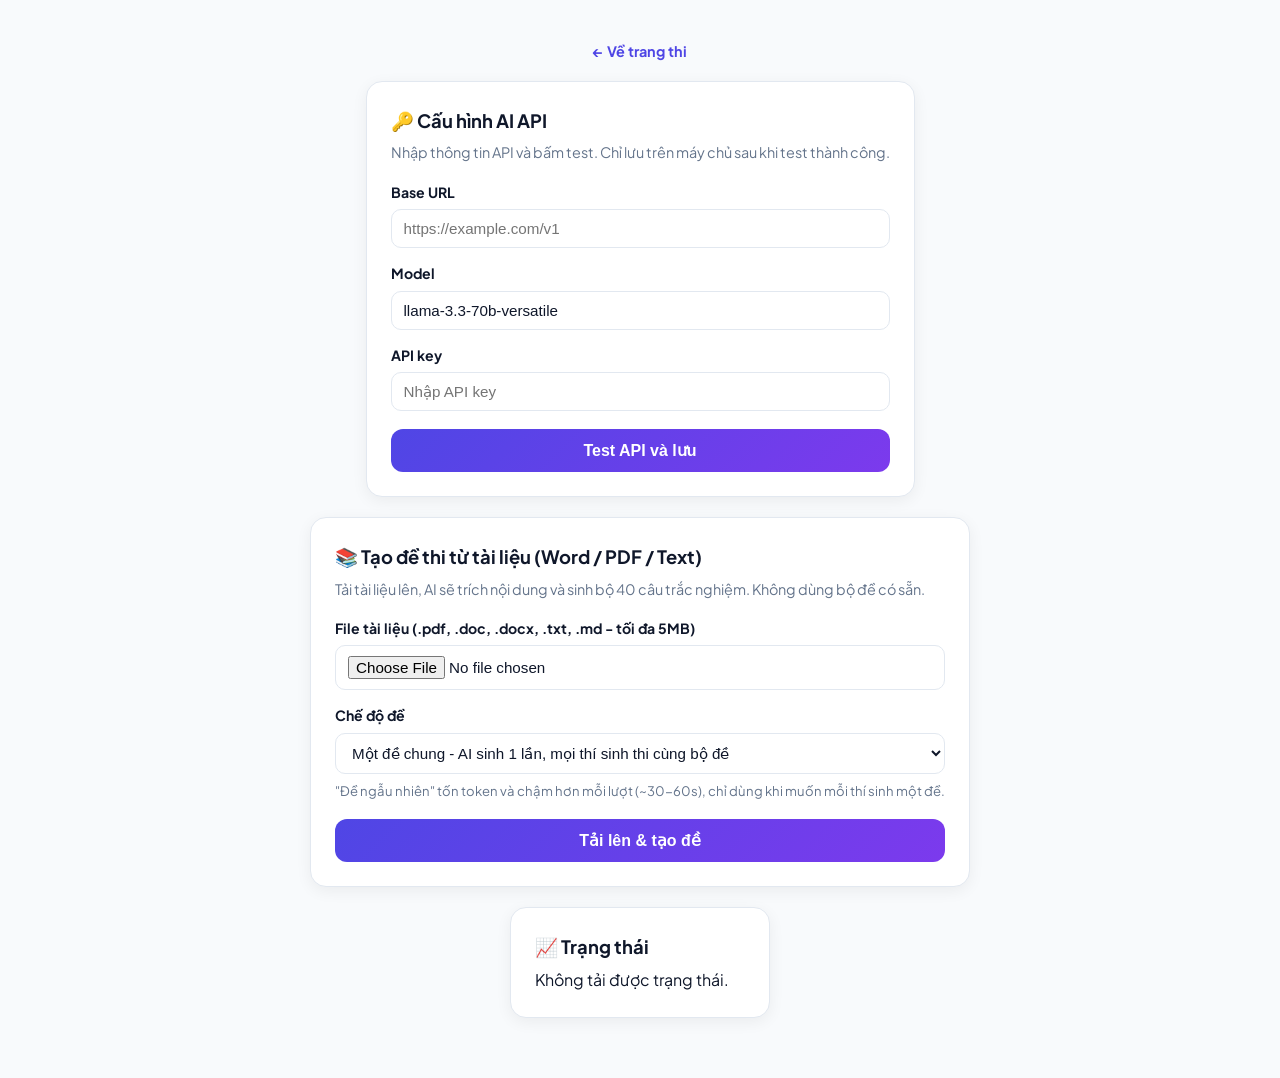
==== admin.html @ 0bd60131 "AI" ====
<!DOCTYPE html>
<html lang="vi">
<head>
    <meta charset="UTF-8">
    <meta name="viewport" content="width=device-width, initial-scale=1.0">
    <title>Quản trị - Tạo đề thi từ tài liệu (AI)</title>
    <link rel="stylesheet" href="/style.css">
    <style>
        body { max-width: 780px; margin: 40px auto; padding: 0 16px; }
        .admin-card {
            background: var(--bg-card, #fff); border: 1px solid var(--border-color, #e5e7eb);
            border-radius: 16px; padding: 24px; margin-bottom: 20px;
            box-shadow: 0 4px 16px rgba(0,0,0,.06);
        }
        .admin-card h2 { margin: 0 0 6px; font-size: 1.15rem; }
        .admin-card p.hint { color: var(--text-muted, #6b7280); font-size: .9rem; margin: 0 0 16px; }
        .admin-label { display: block; font-weight: 700; font-size: .88rem; margin: 14px 0 6px; }
        .admin-input, .admin-select {
            width: 100%; padding: 10px 12px; border: 1px solid var(--border-color, #e5e7eb);
            border-radius: 10px; font-size: .95rem; background: var(--bg-card, #fff); color: inherit;
        }
        .admin-btn {
            margin-top: 18px; width: 100%; padding: 12px; border: 0; border-radius: 12px;
            background: linear-gradient(135deg, #4f46e5, #7c3aed); color: #fff;
            font-weight: 800; font-size: 1rem; cursor: pointer;
        }
        .admin-btn:disabled { opacity: .6; cursor: not-allowed; }
        .admin-btn.secondary { background: #475569; }
        .admin-msg { margin-top: 14px; padding: 12px; border-radius: 10px; font-size: .9rem; display: none; white-space: pre-wrap; }
        .admin-msg.ok { display: block; background: #ecfdf5; color: #047857; border: 1px solid #a7f3d0; }
        .admin-msg.err { display: block; background: #fef2f2; color: #b91c1c; border: 1px solid #fecaca; }
        .status-grid { display: grid; grid-template-columns: repeat(auto-fit, minmax(210px, 1fr)); gap: 10px; }
        .status-item { background: var(--bg-card-sub, #f8fafc); border: 1px solid var(--border-color, #e5e7eb); border-radius: 10px; padding: 10px 12px; font-size: .88rem; }
        .status-item b { display: block; color: var(--text-muted, #6b7280); font-size: .78rem; text-transform: uppercase; letter-spacing: .4px; }
        .badge-ok { color: #047857; font-weight: 800; }
        .badge-warn { color: #b45309; font-weight: 800; }
        .top-links { display: flex; gap: 12px; margin-bottom: 18px; font-size: .9rem; }
        .top-links a { color: #4f46e5; text-decoration: none; font-weight: 700; }
        .mode-desc { font-size: .82rem; color: var(--text-muted, #6b7280); margin-top: 6px; }
    </style>
</head>
<body>
    <div class="top-links">
        <a href="/">&#8592; Về trang thi</a>
    </div>

    <div class="admin-card">
        <h2>&#128273; Cấu hình AI API</h2>
        <p class="hint">Nhập thông tin API và bấm test. Chỉ lưu trên máy chủ sau khi test thành công.</p>
        <form id="apiForm">
            <label class="admin-label" for="apiBaseUrl">Base URL</label>
            <input class="admin-input" id="apiBaseUrl" type="url" placeholder="https://example.com/v1" required>
            <label class="admin-label" for="apiModel">Model</label>
            <input class="admin-input" id="apiModel" value="llama-3.3-70b-versatile" required>
            <label class="admin-label" for="apiKey">API key</label>
            <input class="admin-input" id="apiKey" type="password" autocomplete="new-password" placeholder="Nhập API key" required>
            <div id="adminKeyWrap" style="display:none;">
                <label class="admin-label" for="adminKey">Admin key</label>
                <input class="admin-input" type="password" id="adminKey" autocomplete="off" placeholder="Nhập ADMIN_KEY">
            </div>
            <button class="admin-btn" type="submit" id="testApiBtn">Test API và lưu</button>
        </form>
        <div class="admin-msg" id="apiMsg"></div>
    </div>

    <div class="admin-card">
        <h2>&#128218; Tạo đề thi từ tài liệu (Word / PDF / Text)</h2>
        <p class="hint">Tải tài liệu lên, AI sẽ trích nội dung và sinh bộ 40 câu trắc nghiệm. Không dùng bộ đề có sẵn.</p>

        <form id="uploadForm">
            <label class="admin-label" for="fileInput">File tài liệu (.pdf, .doc, .docx, .txt, .md - tối đa 5MB)</label>
            <input class="admin-input" type="file" id="fileInput" name="file" accept=".pdf,.doc,.docx,.txt,.md" required>

            <label class="admin-label" for="modeSelect">Chế độ đề</label>
            <select class="admin-select" id="modeSelect" name="mode">
                <option value="shared">Một đề chung - AI sinh 1 lần, mọi thí sinh thi cùng bộ đề</option>
                <option value="random">Đề ngẫu nhiên - mỗi lượt thi AI sinh bộ 40 câu mới</option>
            </select>
            <div class="mode-desc">"Đề ngẫu nhiên" tốn token và chậm hơn mỗi lượt (~30-60s), chỉ dùng khi muốn mỗi thí sinh một đề.</div>

            <button class="admin-btn" type="submit" id="uploadBtn">Tải lên &amp; tạo đề</button>
        </form>
        <div class="admin-msg" id="uploadMsg"></div>
    </div>

    <div class="admin-card">
        <h2>&#128200; Trạng thái</h2>
        <div class="status-grid" id="statusGrid"><span class="hint">Đang tải...</span></div>
        <button class="admin-btn secondary" type="button" id="regenBtn" style="display:none;">Sinh lại bộ đề từ tài liệu này</button>
        <div class="admin-msg" id="regenMsg"></div>
    </div>

    <script>
        const uploadForm = document.getElementById('uploadForm');
        const uploadBtn = document.getElementById('uploadBtn');
        const uploadMsg = document.getElementById('uploadMsg');
        const regenBtn = document.getElementById('regenBtn');
        const regenMsg = document.getElementById('regenMsg');
        const apiForm = document.getElementById('apiForm');
        const apiMsg = document.getElementById('apiMsg');
        const testApiBtn = document.getElementById('testApiBtn');

        function showMsg(el, text, ok) {
            el.className = 'admin-msg ' + (ok ? 'ok' : 'err');
            el.textContent = text;
        }
        function esc(s) {
            return String(s == null ? '' : s).replace(/[&<>"]/g, m => ({'&':'&amp;','<':'&lt;','>':'&gt;','"':'&quot;'}[m]));
        }
        function key() { return document.getElementById('adminKey').value; }

        apiForm.addEventListener('submit', async (e) => {
            e.preventDefault();
            testApiBtn.disabled = true;
            testApiBtn.textContent = 'Đang kiểm tra...';
            apiMsg.className = 'admin-msg';
            try {
                const res = await fetch('/admin/test-api', {
                    method: 'POST', headers: {'Content-Type': 'application/json'},
                    body: JSON.stringify({base_url: document.getElementById('apiBaseUrl').value,
                        api_key: document.getElementById('apiKey').value,
                        model: document.getElementById('apiModel').value, admin_key: key()})
                });
                const data = await res.json().catch(() => ({}));
                if (!res.ok) throw new Error(data.error || ('Lỗi ' + res.status));
                showMsg(apiMsg, data.message, true);
                document.getElementById('apiKey').value = '';
                loadStatus();
            } catch (err) { showMsg(apiMsg, err.message, false); }
            finally { testApiBtn.disabled = false; testApiBtn.textContent = 'Test API và lưu'; }
        });

        async function loadStatus() {
            try {
                const res = await fetch('/admin/status');
                const s = await res.json();
                document.getElementById('adminKeyWrap').style.display = s.admin_protected ? 'block' : 'none';
                const b = s.bank;
                const cells = [
                    ['AI', s.ai_configured ? '<span class="badge-ok">Đã cấu hình</span>' : '<span class="badge-warn">Chưa cấu hình</span>'],
                    ['Model', esc(s.ai_model)],
                    ['Tài liệu', b ? esc(b.filename) : 'Chưa có'],
                    ['Chế độ', b ? esc(b.mode === 'random' ? 'Đề ngẫu nhiên/lượt' : 'Một đề chung') : '—'],
                    ['Số câu đã sinh', b ? b.questions + ' / 40' : '0 / 40'],
                    ['Ký tự tài liệu', b ? b.source_chars : 0],
                    ['Thời điểm sinh', b && b.generated_at ? esc(b.generated_at) : '—']
                ];
                document.getElementById('statusGrid').innerHTML = cells
                    .map(([k, v]) => `<div class="status-item"><b>${k}</b>${v}</div>`).join('');
                regenBtn.style.display = (b && b.mode !== 'random') ? 'block' : 'none';
            } catch (e) {
                document.getElementById('statusGrid').innerHTML = '<span class="hint">Không tải được trạng thái.</span>';
            }
        }

        uploadForm.addEventListener('submit', async (e) => {
            e.preventDefault();
            const file = document.getElementById('fileInput').files[0];
            if (!file) { showMsg(uploadMsg, 'Bạn chưa chọn file.', false); return; }
            const fd = new FormData();
            fd.append('file', file);
            fd.append('mode', document.getElementById('modeSelect').value);
            const k = key();
            if (k) fd.append('admin_key', k);
            uploadBtn.disabled = true;
            uploadBtn.textContent = 'Đang xử lý... AI đang sinh 40 câu (30-60s, đừng đóng trang)';
            uploadMsg.className = 'admin-msg';
            try {
                const res = await fetch('/admin/upload', { method: 'POST', body: fd });
                const data = await res.json().catch(() => ({}));
                if (res.ok) {
                    showMsg(uploadMsg, data.questions > 0
                        ? `Tạo đề thành công: ${data.questions} câu từ "${data.filename}". Thí sinh vào / là thi được ngay.`
                        : `Đã lưu tài liệu "${data.filename}" (chế độ đề ngẫu nhiên - mỗi lượt thi AI sẽ sinh đề mới).`, true);
                    uploadForm.reset();
                } else {
                    showMsg(uploadMsg, data.error || ('Lỗi ' + res.status), false);
                }
            } catch (err) {
                showMsg(uploadMsg, 'Lỗi kết nối: ' + err.message, false);
            } finally {
                uploadBtn.disabled = false;
                uploadBtn.textContent = 'Tải lên & tạo đề';
                loadStatus();
            }
        });

        regenBtn.addEventListener('click', async () => {
            const fd = new FormData();
            const k = key();
            if (k) fd.append('admin_key', k);
            regenBtn.disabled = true;
            regenBtn.textContent = 'Đang sinh đề... (30-60s)';
            try {
                const res = await fetch('/admin/generate', { method: 'POST', body: fd });
                const data = await res.json().catch(() => ({}));
                if (res.ok) showMsg(regenMsg, `Đã sinh lại ${data.questions} câu hỏi.`, true);
                else showMsg(regenMsg, data.error || ('Lỗi ' + res.status), false);
            } catch (err) {
                showMsg(regenMsg, 'Lỗi kết nối: ' + err.message, false);
            } finally {
                regenBtn.disabled = false;
                regenBtn.textContent = 'Sinh lại bộ đề từ tài liệu này';
                loadStatus();
            }
        });

        loadStatus();
    </script>
</body>
</html>
---- style.css ----
/* ==========================================================================
   AZOTA OLYMPIA PRO - DESIGN SYSTEM & MEGA STYLESHEET
   Neon Cyberpunk & Clean Light Mode, Flame Animations, Split View & High Tech
   ========================================================================== */

@import url('https://fonts.googleapis.com/css2?family=Plus+Jakarta+Sans:wght@400;500;600;700;800;900&family=JetBrains+Mono:wght@500;700;800&family=Playfair+Display:ital,wght@0,700;1,600&display=swap');

:root {
    --font-main: 'Plus Jakarta Sans', -apple-system, BlinkMacSystemFont, 'Segoe UI', Roboto, sans-serif;
    --font-mono: 'JetBrains Mono', 'Fira Code', monospace;
    --font-cert: 'Playfair Display', serif;

    /* Light Theme (Default) */
    --bg-base: #f8fafc;
    --bg-card: #ffffff;
    --bg-card-sub: #f1f5f9;
    --bg-sidebar: #f8fafc;
    --text-main: #0f172a;
    --text-muted: #64748b;
    --text-light: #94a3b8;
    --border-color: #e2e8f0;
    --border-highlight: #cbd5e1;

    /* Radiant Palettes */
    --primary: #4f46e5;
    --primary-light: #6366f1;
    --primary-glow: rgba(99, 102, 241, 0.4);
    --primary-50: #eef2ff;

    --success: #10b981;
    --success-light: #34d399;
    --success-glow: rgba(16, 185, 129, 0.4);
    --success-50: #ecfdf5;

    --warning: #f59e0b;
    --warning-glow: rgba(245, 158, 11, 0.4);
    --warning-50: #fffbeb;

    --danger: #ef4444;
    --danger-glow: rgba(239, 68, 68, 0.4);
    --danger-50: #fef2f2;

    --flame-start: #ff4500;
    --flame-mid: #ff8c00;
    --flame-end: #ffd700;

    /* Gradients */
    --grad-primary: linear-gradient(135deg, #4f46e5 0%, #6366f1 50%, #818cf8 100%);
    --grad-flame: linear-gradient(135deg, #ff4500 0%, #ff8c00 50%, #ffd700 100%);
    --grad-success: linear-gradient(135deg, #10b981 0%, #059669 100%);
    --grad-cyber: linear-gradient(135deg, #06b6d4 0%, #3b82f6 50%, #8b5cf6 100%);
    --grad-gold: linear-gradient(135deg, #f59e0b 0%, #fbbf24 50%, #d97706 100%);
    --grad-silver: linear-gradient(135deg, #94a3b8 0%, #cbd5e1 50%, #64748b 100%);
    --grad-bronze: linear-gradient(135deg, #b45309 0%, #d97706 50%, #78350f 100%);

    /* Shadows */
    --shadow-sm: 0 2px 4px rgba(15, 23, 42, 0.05);
    --shadow-md: 0 4px 12px rgba(15, 23, 42, 0.08);
    --shadow-lg: 0 12px 28px -5px rgba(15, 23, 42, 0.1);
    --shadow-xl: 0 24px 48px -10px rgba(15, 23, 42, 0.15);
    --shadow-neon: 0 0 20px rgba(99, 102, 241, 0.35);

    /* Radius */
    --radius-sm: 10px;
    --radius-md: 16px;
    --radius-lg: 24px;
    --radius-xl: 32px;
    --radius-full: 9999px;

    --transition: all 0.25s cubic-bezier(0.4, 0, 0.2, 1);
}

/* ==========================================================================
   CYBER DARK / NEON THEME
   ========================================================================== */
[data-theme="dark"] {
    --bg-base: #090d16;
    --bg-card: #111827;
    --bg-card-sub: #1e293b;
    --bg-sidebar: #0f172a;
    --text-main: #f8fafc;
    --text-muted: #94a3b8;
    --text-light: #64748b;
    --border-color: #1e293b;
    --border-highlight: #334155;

    --primary: #6366f1;
    --primary-light: #818cf8;
    --primary-glow: rgba(129, 140, 248, 0.5);
    --primary-50: rgba(99, 102, 241, 0.15);

    --success: #10b981;
    --success-50: rgba(16, 185, 129, 0.15);
    --warning-50: rgba(245, 158, 11, 0.15);
    --danger-50: rgba(239, 68, 68, 0.15);

    --shadow-sm: 0 2px 8px rgba(0, 0, 0, 0.4);
    --shadow-md: 0 4px 16px rgba(0, 0, 0, 0.5);
    --shadow-lg: 0 12px 32px rgba(0, 0, 0, 0.6);
    --shadow-xl: 0 24px 60px rgba(0, 0, 0, 0.8);
    --shadow-neon: 0 0 25px rgba(99, 102, 241, 0.6);
}

/* ==========================================================================
   RESET & GLOBAL BACKGROUND
   ========================================================================== */
* {
    margin: 0;
    padding: 0;
    box-sizing: border-box;
    -webkit-font-smoothing: antialiased;
}

body {
    font-family: var(--font-main);
    background-color: var(--bg-base);
    color: var(--text-main);
    min-height: 100vh;
    display: flex;
    flex-direction: column;
    align-items: center;
    padding: 20px 16px 50px;
    line-height: 1.6;
    overflow-x: hidden;
    position: relative;
    transition: background-color 0.4s ease, color 0.4s ease;
}

/* Background Particle Canvas */
#particleCanvas {
    position: fixed;
    top: 0;
    left: 0;
    width: 100vw;
    height: 100vh;
    pointer-events: none;
    z-index: 0;
    opacity: 0.65;
}

.main-container {
    max-width: 1360px;
    width: 100%;
    margin: 0 auto;
    position: relative;
    z-index: 1;
}

/* ==========================================================================
   TOPBAR NAVIGATION (HIGH-TECH GLASS)
   ========================================================================== */
.top-navbar {
    display: flex;
    justify-content: space-between;
    align-items: center;
    background: rgba(255, 255, 255, 0.85);
    backdrop-filter: blur(16px);
    -webkit-backdrop-filter: blur(16px);
    border: 1px solid var(--border-color);
    border-radius: var(--radius-xl);
    padding: 12px 24px;
    margin-bottom: 24px;
    box-shadow: var(--shadow-md);
    flex-wrap: wrap;
    gap: 12px;
    transition: var(--transition);
}

[data-theme="dark"] .top-navbar {
    background: rgba(17, 24, 39, 0.85);
    border-color: rgba(99, 102, 241, 0.25);
    box-shadow: 0 4px 20px rgba(0, 0, 0, 0.5), 0 0 15px rgba(99, 102, 241, 0.15);
}

.brand-badge {
    display: flex;
    align-items: center;
    gap: 14px;
    text-decoration: none;
    color: var(--text-main);
}

.brand-icon {
    width: 48px;
    height: 48px;
    background: var(--grad-flame);
    border-radius: 16px;
    display: flex;
    align-items: center;
    justify-content: center;
    color: white;
    font-size: 1.4rem;
    box-shadow: 0 0 16px rgba(255, 69, 0, 0.4);
    animation: flamePulse 2s infinite ease-in-out;
}

@keyframes flamePulse {
    0%, 100% { transform: scale(1); box-shadow: 0 0 16px rgba(255, 69, 0, 0.4); }
    50% { transform: scale(1.05); box-shadow: 0 0 24px rgba(255, 140, 0, 0.7); }
}

.brand-text h1 {
    font-size: 1.25rem;
    font-weight: 900;
    letter-spacing: -0.02em;
    display: flex;
    align-items: center;
    gap: 8px;
}

.brand-text .olympia-tag {
    font-size: 0.7rem;
    background: var(--grad-flame);
    color: white;
    padding: 3px 10px;
    border-radius: var(--radius-full);
    font-weight: 800;
    letter-spacing: 0.05em;
    text-transform: uppercase;
    box-shadow: 0 2px 8px rgba(255, 69, 0, 0.3);
}

.brand-text p {
    font-size: 0.8rem;
    color: var(--text-muted);
    font-weight: 600;
}

.nav-actions {
    display: flex;
    align-items: center;
    gap: 10px;
}

/* Streak Pill */
.streak-badge {
    display: none;
    align-items: center;
    gap: 6px;
    background: var(--grad-flame);
    color: white;
    padding: 6px 14px;
    border-radius: var(--radius-full);
    font-size: 0.85rem;
    font-weight: 800;
    box-shadow: 0 0 15px rgba(255, 69, 0, 0.5);
    animation: bounceFlame 1s infinite alternate;
}

@keyframes bounceFlame {
    from { transform: scale(0.96); }
    to { transform: scale(1.04); }
}

.icon-btn {
    width: 40px;
    height: 40px;
    border-radius: 12px;
    border: 1px solid var(--border-color);
    background: var(--bg-card);
    color: var(--text-muted);
    display: flex;
    align-items: center;
    justify-content: center;
    cursor: pointer;
    transition: var(--transition);
    font-size: 1rem;
}

.icon-btn:hover {
    background: var(--bg-card-sub);
    color: var(--text-main);
    border-color: var(--primary-light);
    transform: translateY(-2px);
    box-shadow: var(--shadow-sm);
}

[data-theme="dark"] .icon-btn:hover {
    box-shadow: 0 0 12px var(--primary-glow);
}

/* ==========================================================================
   CARDS & CONTAINERS
   ========================================================================== */
.card {
    background: var(--bg-card);
    border-radius: var(--radius-xl);
    box-shadow: var(--shadow-lg);
    border: 1px solid var(--border-color);
    padding: 32px;
    margin-bottom: 28px;
    position: relative;
    transition: var(--transition);
}

[data-theme="dark"] .card {
    border-color: rgba(255, 255, 255, 0.08);
}

/* ==========================================================================
   LOGIN / HERO CARD
   ========================================================================== */
.login-hero {
    max-width: 680px;
    margin: 24px auto 40px;
    text-align: center;
    padding: 48px 40px;
    background: var(--bg-card);
    border-radius: 36px;
    box-shadow: var(--shadow-xl);
    border: 1px solid var(--border-color);
    position: relative;
    overflow: hidden;
}

.login-hero::before {
    content: '';
    position: absolute;
    top: 0;
    left: 0;
    right: 0;
    height: 6px;
    background: var(--grad-flame);
}

.hero-badge {
    display: inline-flex;
    align-items: center;
    gap: 8px;
    background: var(--primary-50);
    color: var(--primary);
    padding: 6px 18px;
    border-radius: var(--radius-full);
    font-size: 0.85rem;
    font-weight: 800;
    margin-bottom: 18px;
    border: 1px solid var(--border-highlight);
    text-transform: uppercase;
    letter-spacing: 0.05em;
}

.hero-title {
    font-size: 2rem;
    font-weight: 900;
    color: var(--text-main);
    letter-spacing: -0.02em;
    margin-bottom: 10px;
    line-height: 1.25;
}

.hero-subtitle {
    font-size: 0.95rem;
    color: var(--text-muted);
    margin-bottom: 28px;
}

.feature-badges-grid {
    display: grid;
    grid-template-columns: repeat(4, 1fr);
    gap: 12px;
    margin-bottom: 32px;
}

.feature-pill {
    background: var(--bg-card-sub);
    border: 1px solid var(--border-color);
    border-radius: var(--radius-md);
    padding: 14px 8px;
    display: flex;
    flex-direction: column;
    align-items: center;
    gap: 6px;
    transition: var(--transition);
}

.feature-pill:hover {
    border-color: var(--primary);
    transform: translateY(-3px);
    box-shadow: var(--shadow-sm);
}

[data-theme="dark"] .feature-pill:hover {
    box-shadow: 0 0 15px var(--primary-glow);
}

.feature-pill i {
    font-size: 1.3rem;
    color: var(--primary);
}

.feature-pill span {
    font-size: 0.78rem;
    font-weight: 800;
    color: var(--text-main);
}

/* Input Fields */
.input-group {
    position: relative;
    margin-bottom: 20px;
    text-align: left;
}

.input-label {
    display: block;
    font-size: 0.85rem;
    font-weight: 800;
    color: var(--text-main);
    margin-bottom: 8px;
}

.input-wrapper {
    position: relative;
    display: flex;
    align-items: center;
}

.input-icon {
    position: absolute;
    left: 20px;
    color: var(--text-light);
    font-size: 1.1rem;
    pointer-events: none;
    transition: var(--transition);
}

input[type="text"] {
    width: 100%;
    padding: 16px 20px 16px 52px;
    border: 1.5px solid var(--border-color);
    border-radius: var(--radius-full);
    font-size: 1.05rem;
    font-family: var(--font-main);
    color: var(--text-main);
    background: var(--bg-card-sub);
    transition: var(--transition);
    outline: none;
}

input[type="text"]:focus {
    background: var(--bg-card);
    border-color: var(--primary);
    box-shadow: 0 0 0 4px var(--primary-glow);
}

/* Button Primary Fire */
.btn-primary-fire {
    background: var(--grad-flame);
    color: white;
    border: none;
    padding: 18px 32px;
    border-radius: var(--radius-full);
    font-weight: 900;
    font-size: 1.1rem;
    cursor: pointer;
    width: 100%;
    transition: var(--transition);
    display: inline-flex;
    align-items: center;
    justify-content: center;
    gap: 12px;
    box-shadow: 0 6px 20px rgba(255, 69, 0, 0.4);
    position: relative;
    overflow: hidden;
    letter-spacing: 0.02em;
}

.btn-primary-fire:hover {
    transform: translateY(-2px) scale(1.01);
    box-shadow: 0 10px 30px rgba(255, 69, 0, 0.6);
}

.btn-primary-fire:active {
    transform: translateY(0);
}

.btn-primary-fire::after {
    content: '';
    position: absolute;
    top: -50%;
    left: -60%;
    width: 40%;
    height: 200%;
    background: rgba(255, 255, 255, 0.25);
    transform: rotate(30deg);
    transition: 0.6s;
}

.btn-primary-fire:hover::after {
    left: 120%;
}

.exam-notice-box {
    margin-top: 24px;
    padding: 16px 20px;
    background: var(--bg-card-sub);
    border: 1px solid var(--border-color);
    border-radius: var(--radius-md);
    text-align: left;
    font-size: 0.84rem;
    color: var(--text-muted);
}

.exam-notice-box strong {
    color: var(--text-main);
    display: block;
    margin-bottom: 4px;
}

/* ==========================================================================
   ACTIVE EXAM WORKSPACE
   ========================================================================== */
.exam-container {
    background: var(--bg-card);
    border-radius: var(--radius-xl);
    box-shadow: var(--shadow-xl);
    border: 1px solid var(--border-color);
    overflow: hidden;
    margin-bottom: 30px;
    display: none;
    animation: fadeIn 0.3s ease;
}

@keyframes fadeIn {
    from { opacity: 0; transform: translateY(10px); }
    to { opacity: 1; transform: translateY(0); }
}

/* Exam Header */
.exam-header {
    background: linear-gradient(135deg, #090d16 0%, #1e1b4b 100%);
    color: white;
    padding: 18px 30px;
    display: flex;
    justify-content: space-between;
    align-items: center;
    flex-wrap: wrap;
    gap: 16px;
    border-bottom: 1px solid rgba(255, 255, 255, 0.1);
}

.exam-title-block {
    display: flex;
    align-items: center;
    gap: 14px;
}

.exam-badge-icon {
    width: 44px;
    height: 44px;
    background: rgba(99, 102, 241, 0.25);
    border: 1px solid rgba(99, 102, 241, 0.5);
    border-radius: 14px;
    display: flex;
    align-items: center;
    justify-content: center;
    color: var(--primary-light);
    font-size: 1.3rem;
}

.exam-header h2 {
    font-weight: 800;
    font-size: 1.25rem;
    letter-spacing: -0.01em;
}

.exam-header .exam-sub {
    font-size: 0.82rem;
    color: #94a3b8;
}

.header-user-actions {
    display: flex;
    align-items: center;
    gap: 10px;
    flex-wrap: wrap;
}

/* Tool buttons in header */
.btn-header-tool {
    background: rgba(255, 255, 255, 0.08);
    border: 1px solid rgba(255, 255, 255, 0.15);
    color: #e2e8f0;
    padding: 8px 14px;
    border-radius: var(--radius-full);
    font-size: 0.82rem;
    font-weight: 700;
    cursor: pointer;
    transition: var(--transition);
    display: inline-flex;
    align-items: center;
    gap: 6px;
}

.btn-header-tool:hover {
    background: rgba(255, 255, 255, 0.2);
    color: white;
    transform: translateY(-1px);
}

.btn-header-tool.active {
    background: var(--warning);
    border-color: var(--warning);
    color: #0f172a;
    box-shadow: 0 0 15px rgba(245, 158, 11, 0.5);
}

.student-info-pill {
    background: rgba(255, 255, 255, 0.08);
    border: 1px solid rgba(255, 255, 255, 0.15);
    padding: 6px 14px;
    border-radius: var(--radius-full);
    font-size: 0.9rem;
    font-weight: 700;
    display: flex;
    align-items: center;
    gap: 8px;
    color: #f1f5f9;
}

.student-avatar {
    width: 28px;
    height: 28px;
    background: var(--grad-flame);
    border-radius: 50%;
    display: flex;
    align-items: center;
    justify-content: center;
    font-size: 0.78rem;
    font-weight: 900;
    color: white;
}

/* Exam Layout */
.exam-layout {
    display: flex;
    min-height: 620px;
    transition: var(--transition);
}

/* ==========================================================================
   SPLIT-SCREEN MODE (FOR READING PASSAGES)
   ========================================================================== */
.exam-layout.split-view-active .question-area {
    display: grid;
    grid-template-columns: 1.15fr 1fr;
    gap: 28px;
    align-items: start;
}

.exam-layout.split-view-active .split-left-pane {
    position: sticky;
    top: 20px;
    max-height: 80vh;
    overflow-y: auto;
    padding-right: 12px;
}

/* ==========================================================================
   QUESTION AREA (LEFT / CENTER)
   ========================================================================== */
.question-area {
    flex: 2.6;
    background: var(--bg-card);
    padding: 36px 40px;
    border-right: 1px solid var(--border-color);
    display: flex;
    flex-direction: column;
    justify-content: space-between;
}

.question-top-bar {
    display: flex;
    justify-content: space-between;
    align-items: center;
    margin-bottom: 24px;
    padding-bottom: 16px;
    border-bottom: 1px solid var(--border-color);
}

.q-badge {
    display: inline-flex;
    align-items: center;
    gap: 8px;
    background: var(--primary-50);
    color: var(--primary);
    padding: 6px 18px;
    border-radius: var(--radius-full);
    font-weight: 900;
    font-size: 1rem;
    border: 1px solid var(--border-highlight);
}

.q-status-tag {
    font-size: 0.82rem;
    font-weight: 700;
    padding: 5px 14px;
    border-radius: var(--radius-full);
    display: inline-flex;
    align-items: center;
    gap: 6px;
}

.q-status-tag.unanswered {
    background: var(--bg-card-sub);
    color: var(--text-muted);
}

.q-status-tag.answered {
    background: var(--success-50);
    color: var(--success);
}

.q-status-tag.flagged {
    background: var(--warning-50);
    color: var(--warning);
}

/* Question Passage & Image */
.question-image-box {
    margin-bottom: 24px;
    background: var(--bg-card-sub);
    border: 1px solid var(--border-color);
    border-radius: var(--radius-lg);
    padding: 16px;
    position: relative;
    text-align: center;
}

.image-toolbar {
    display: flex;
    justify-content: space-between;
    align-items: center;
    margin-bottom: 12px;
    font-size: 0.82rem;
    color: var(--text-muted);
    font-weight: 700;
}

.btn-zoom-image {
    background: var(--bg-card);
    border: 1px solid var(--border-color);
    color: var(--primary);
    padding: 5px 14px;
    border-radius: var(--radius-full);
    font-size: 0.78rem;
    font-weight: 800;
    cursor: pointer;
    transition: var(--transition);
    display: inline-flex;
    align-items: center;
    gap: 5px;
}

.btn-zoom-image:hover {
    background: var(--primary-50);
    border-color: var(--primary);
}

.question-image {
    max-width: 100%;
    max-height: 460px;
    width: auto;
    height: auto;
    object-fit: contain;
    border-radius: 12px;
    cursor: zoom-in;
    box-shadow: var(--shadow-sm);
    transition: var(--transition);
}

.question-image:hover {
    transform: scale(1.01);
}

/* Question Text with Highlighter Support */
.q-text {
    font-size: 1.25rem;
    font-weight: 700;
    margin-bottom: 28px;
    color: var(--text-main);
    line-height: 1.65;
    letter-spacing: -0.01em;
    user-select: text;
}

.highlighted-text {
    background-color: #fef08a;
    color: #854d0e;
    padding: 2px 4px;
    border-radius: 4px;
    cursor: pointer;
}

[data-theme="dark"] .highlighted-text {
    background-color: #854d0e;
    color: #fef08a;
}

/* Options List */
.options-list {
    display: flex;
    flex-direction: column;
    gap: 14px;
    margin: 24px 0 32px;
}

.option-item {
    background: var(--bg-card);
    border: 1.5px solid var(--border-color);
    border-radius: var(--radius-lg);
    padding: 16px 20px;
    display: flex;
    align-items: center;
    gap: 16px;
    cursor: pointer;
    transition: var(--transition);
    position: relative;
    user-select: none;
}

.option-item:hover {
    border-color: var(--primary-light);
    background: var(--bg-card-sub);
    transform: translateY(-2px);
    box-shadow: var(--shadow-sm);
}

[data-theme="dark"] .option-item:hover {
    box-shadow: 0 0 15px var(--primary-glow);
}

.option-letter-badge {
    width: 38px;
    height: 38px;
    border-radius: 14px;
    background: var(--bg-card-sub);
    border: 1px solid var(--border-color);
    color: var(--text-main);
    font-weight: 900;
    font-size: 1rem;
    display: flex;
    align-items: center;
    justify-content: center;
    flex-shrink: 0;
    transition: var(--transition);
}

.option-text {
    font-size: 1.05rem;
    font-weight: 600;
    color: var(--text-main);
    flex: 1;
}

.option-radio {
    display: none;
}

.option-check-icon {
    width: 24px;
    height: 24px;
    border-radius: 50%;
    border: 2px solid var(--border-color);
    display: flex;
    align-items: center;
    justify-content: center;
    font-size: 0.8rem;
    color: transparent;
    transition: var(--transition);
    flex-shrink: 0;
}

/* Strike-through button */
.btn-strike-option {
    opacity: 0;
    background: transparent;
    border: none;
    color: var(--text-light);
    cursor: pointer;
    font-size: 0.9rem;
    padding: 4px;
    transition: var(--transition);
}

.option-item:hover .btn-strike-option {
    opacity: 1;
}

.btn-strike-option:hover {
    color: var(--danger);
    transform: scale(1.15);
}

/* Strikethrough eliminated state */
.option-item.eliminated {
    opacity: 0.45;
    background: var(--bg-card-sub);
    text-decoration: line-through;
    border-style: dashed;
}

.option-item.eliminated .option-text {
    text-decoration: line-through;
}

/* Selected State */
.option-item.selected {
    background: var(--primary-50);
    border-color: var(--primary);
    box-shadow: 0 4px 16px var(--primary-glow);
}

.option-item.selected .option-letter-badge {
    background: var(--primary);
    border-color: var(--primary);
    color: white;
    box-shadow: 0 2px 10px var(--primary-glow);
}

.option-item.selected .option-text {
    color: var(--primary);
    font-weight: 800;
}

.option-item.selected .option-check-icon {
    background: var(--primary);
    border-color: var(--primary);
    color: white;
}

/* Review Mode Options */
.option-item.review-correct {
    background: var(--success-50) !important;
    border-color: var(--success) !important;
}

.option-item.review-correct .option-letter-badge {
    background: var(--success) !important;
    border-color: var(--success) !important;
    color: white !important;
}

.option-item.review-wrong {
    background: var(--danger-50) !important;
    border-color: var(--danger) !important;
}

.option-item.review-wrong .option-letter-badge {
    background: var(--danger) !important;
    border-color: var(--danger) !important;
    color: white !important;
}

/* Navigation Toolbar */
.nav-buttons-bar {
    display: flex;
    justify-content: space-between;
    align-items: center;
    gap: 12px;
    padding-top: 24px;
    border-top: 1px solid var(--border-color);
    flex-wrap: wrap;
}

.nav-group-left,
.nav-group-right {
    display: flex;
    gap: 10px;
}

.btn-nav {
    background: var(--bg-card);
    border: 1.5px solid var(--border-color);
    padding: 12px 24px;
    border-radius: var(--radius-full);
    font-weight: 800;
    font-size: 0.95rem;
    color: var(--text-main);
    cursor: pointer;
    transition: var(--transition);
    display: inline-flex;
    align-items: center;
    gap: 8px;
}

.btn-nav:hover {
    background: var(--bg-card-sub);
    border-color: var(--primary);
    transform: translateY(-2px);
}

.btn-nav.primary {
    background: var(--grad-flame);
    border-color: transparent;
    color: white;
    box-shadow: 0 4px 14px rgba(255, 69, 0, 0.35);
}

.btn-nav.primary:hover {
    box-shadow: 0 6px 20px rgba(255, 69, 0, 0.55);
    transform: translateY(-2px);
}

.btn-nav.text-only {
    border-color: transparent;
    background: transparent;
    color: var(--text-muted);
}

.btn-nav.text-only:hover {
    color: var(--danger);
    background: var(--danger-50);
}

/* ==========================================================================
   SIDEBAR (TIMER, PALETTE, SUBMIT)
   ========================================================================== */
.sidebar {
    flex: 1.25;
    background: var(--bg-sidebar);
    padding: 32px 24px;
    display: flex;
    flex-direction: column;
    justify-content: space-between;
    gap: 24px;
    min-width: 300px;
}

/* Timer Widget */
.timer-card {
    background: var(--bg-card);
    border-radius: var(--radius-lg);
    padding: 22px;
    text-align: center;
    box-shadow: var(--shadow-sm);
    border: 1.5px solid var(--border-color);
    position: relative;
    overflow: hidden;
    transition: var(--transition);
}

.timer-card.warning {
    border-color: var(--warning);
    background: var(--warning-50);
}

.timer-card.urgent {
    border-color: var(--danger);
    background: var(--danger-50);
    animation: heartbeatFire 1.2s infinite ease-in-out;
}

@keyframes heartbeatFire {
    0%, 100% { transform: scale(1); box-shadow: 0 0 15px rgba(239, 68, 68, 0.4); }
    50% { transform: scale(1.03); box-shadow: 0 0 30px rgba(239, 68, 68, 0.8); }
}

.timer-header {
    display: flex;
    align-items: center;
    justify-content: center;
    gap: 6px;
    font-size: 0.8rem;
    text-transform: uppercase;
    color: var(--text-muted);
    font-weight: 800;
    letter-spacing: 0.05em;
    margin-bottom: 6px;
}

.timer-value {
    font-size: 2.8rem;
    font-weight: 900;
    font-family: var(--font-mono);
    color: var(--text-main);
    letter-spacing: 0.04em;
    line-height: 1.1;
}

.timer-card.warning .timer-value {
    color: var(--warning);
}

.timer-card.urgent .timer-value {
    color: var(--danger);
}

.timer-progress-bg {
    width: 100%;
    height: 7px;
    background: var(--bg-card-sub);
    border-radius: var(--radius-full);
    margin-top: 14px;
    overflow: hidden;
}

.timer-progress-fill {
    height: 100%;
    background: var(--grad-flame);
    border-radius: var(--radius-full);
    transition: width 1s linear;
}

/* Palette Section */
.palette-section {
    flex: 1;
}

.palette-header-row {
    display: flex;
    justify-content: space-between;
    align-items: center;
    margin-bottom: 14px;
}

.palette-title {
    font-weight: 900;
    font-size: 1.05rem;
    color: var(--text-main);
    display: flex;
    align-items: center;
    gap: 8px;
}

.palette-count {
    font-size: 0.82rem;
    font-weight: 800;
    color: var(--primary);
    background: var(--primary-50);
    padding: 4px 12px;
    border-radius: var(--radius-full);
}

/* Filter Chips */
.palette-filters {
    display: flex;
    gap: 6px;
    margin-bottom: 14px;
    overflow-x: auto;
    padding-bottom: 4px;
}

.filter-chip {
    padding: 6px 12px;
    border-radius: var(--radius-full);
    font-size: 0.76rem;
    font-weight: 800;
    border: 1px solid var(--border-color);
    background: var(--bg-card);
    color: var(--text-muted);
    cursor: pointer;
    transition: var(--transition);
    white-space: nowrap;
}

.filter-chip:hover,
.filter-chip.active {
    background: var(--primary);
    color: white;
    border-color: var(--primary);
    box-shadow: 0 2px 8px var(--primary-glow);
}

/* Question Grid */
.question-grid {
    display: grid;
    grid-template-columns: repeat(5, 1fr);
    gap: 8px;
    max-height: 330px;
    overflow-y: auto;
    padding: 4px;
}

.question-grid::-webkit-scrollbar {
    width: 6px;
}

.question-grid::-webkit-scrollbar-thumb {
    background: var(--border-highlight);
    border-radius: var(--radius-full);
}

.q-num-btn {
    background: var(--bg-card);
    border: 1.5px solid var(--border-color);
    border-radius: 12px;
    padding: 10px 0;
    text-align: center;
    font-weight: 800;
    font-size: 0.92rem;
    cursor: pointer;
    transition: var(--transition);
    position: relative;
    user-select: none;
    color: var(--text-main);
}

.q-num-btn:hover {
    background: var(--primary-50);
    border-color: var(--primary);
    transform: translateY(-2px);
    box-shadow: var(--shadow-sm);
}

.q-num-btn.answered {
    background: var(--success);
    border-color: var(--success);
    color: white;
    box-shadow: 0 2px 8px var(--success-glow);
}

.q-num-btn.current {
    background: var(--primary);
    border-color: var(--primary);
    color: white;
    box-shadow: 0 0 0 3px var(--primary-glow);
    font-weight: 900;
    transform: scale(1.05);
}

.q-num-btn.flagged::after {
    content: '🚩';
    position: absolute;
    top: -5px;
    right: -4px;
    font-size: 0.65rem;
}

.q-num-btn.rev-correct {
    background: var(--success) !important;
    border-color: var(--success) !important;
    color: white !important;
}

.q-num-btn.rev-wrong {
    background: var(--danger) !important;
    border-color: var(--danger) !important;
    color: white !important;
}

/* Palette Legend */
.palette-legend {
    display: flex;
    flex-wrap: wrap;
    gap: 10px;
    margin-top: 16px;
    padding-top: 14px;
    border-top: 1px solid var(--border-color);
    font-size: 0.76rem;
    color: var(--text-muted);
}

.legend-item {
    display: flex;
    align-items: center;
    gap: 5px;
    font-weight: 700;
}

.legend-dot {
    width: 10px;
    height: 10px;
    border-radius: 4px;
}

/* Submit Exam Button Fire */
.submit-bottom {
    margin-top: auto;
}

.btn-submit-exam {
    background: var(--grad-flame);
    color: white;
    border: none;
    padding: 18px;
    border-radius: var(--radius-full);
    font-weight: 900;
    font-size: 1.05rem;
    cursor: pointer;
    width: 100%;
    transition: var(--transition);
    display: flex;
    align-items: center;
    justify-content: center;
    gap: 10px;
    box-shadow: 0 6px 20px rgba(255, 69, 0, 0.45);
    letter-spacing: 0.03em;
}

.btn-submit-exam:hover {
    transform: translateY(-2px);
    box-shadow: 0 10px 30px rgba(255, 69, 0, 0.65);
}

/* ==========================================================================
   LEADERBOARD (OLYMPIA PODIUM & NEON TABLE)
   ========================================================================== */
.leaderboard-card {
    background: var(--bg-card);
    border-radius: var(--radius-xl);
    box-shadow: var(--shadow-lg);
    border: 1px solid var(--border-color);
    padding: 36px 32px;
}

.leaderboard-header {
    display: flex;
    justify-content: space-between;
    align-items: center;
    margin-bottom: 24px;
    flex-wrap: wrap;
    gap: 12px;
}

.leaderboard-title {
    font-size: 1.4rem;
    font-weight: 900;
    color: var(--text-main);
    display: flex;
    align-items: center;
    gap: 10px;
}

/* Podium 3D Display */
.podium-container {
    display: flex;
    justify-content: center;
    align-items: flex-end;
    gap: 18px;
    margin: 32px 0 38px;
    padding: 0 10px;
}

.podium-item {
    display: flex;
    flex-direction: column;
    align-items: center;
    flex: 1;
    max-width: 210px;
    text-align: center;
    position: relative;
    transition: var(--transition);
}

.podium-item:hover {
    transform: translateY(-5px);
}

.podium-avatar-wrap {
    position: relative;
    margin-bottom: 12px;
}

.podium-crown {
    position: absolute;
    top: -20px;
    left: 50%;
    transform: translateX(-50%);
    font-size: 1.6rem;
    filter: drop-shadow(0 2px 8px rgba(245, 158, 11, 0.6));
    animation: crownFloat 2s infinite ease-in-out;
}

@keyframes crownFloat {
    0%, 100% { transform: translateX(-50%) translateY(0); }
    50% { transform: translateX(-50%) translateY(-4px); }
}

.podium-avatar {
    width: 68px;
    height: 68px;
    border-radius: 50%;
    display: flex;
    align-items: center;
    justify-content: center;
    font-size: 1.3rem;
    font-weight: 900;
    color: white;
    box-shadow: var(--shadow-md);
    border: 3px solid white;
}

.podium-item.first .podium-avatar {
    background: var(--grad-gold);
    width: 82px;
    height: 82px;
    box-shadow: 0 0 25px rgba(245, 158, 11, 0.7);
}

.podium-item.second .podium-avatar {
    background: var(--grad-silver);
}

.podium-item.third .podium-avatar {
    background: var(--grad-bronze);
}

.podium-name {
    font-weight: 800;
    font-size: 1rem;
    color: var(--text-main);
    max-width: 150px;
    overflow: hidden;
    text-overflow: ellipsis;
    white-space: nowrap;
    margin-bottom: 4px;
}

.podium-score {
    font-size: 0.88rem;
    font-weight: 900;
    color: var(--primary);
    margin-bottom: 8px;
}

.podium-pedestal {
    width: 100%;
    border-radius: 20px 20px 0 0;
    display: flex;
    align-items: center;
    justify-content: center;
    color: white;
    font-weight: 900;
    font-size: 1.6rem;
    box-shadow: var(--shadow-md);
}

.podium-item.first .podium-pedestal {
    height: 115px;
    background: var(--grad-gold);
}

.podium-item.second .podium-pedestal {
    height: 85px;
    background: var(--grad-silver);
}

.podium-item.third .podium-pedestal {
    height: 65px;
    background: var(--grad-bronze);
}

/* Table Responsive */
.table-responsive {
    overflow-x: auto;
    border-radius: var(--radius-md);
    border: 1px solid var(--border-color);
}

.leaderboard-table,
.history-table {
    width: 100%;
    border-collapse: collapse;
    background: var(--bg-card);
    font-size: 0.95rem;
}

.leaderboard-table th,
.history-table th {
    background: var(--bg-card-sub);
    padding: 16px 20px;
    font-weight: 800;
    color: var(--text-muted);
    text-align: left;
    border-bottom: 1.5px solid var(--border-color);
    font-size: 0.85rem;
    text-transform: uppercase;
    letter-spacing: 0.04em;
}

.leaderboard-table td,
.history-table td {
    padding: 16px 20px;
    border-bottom: 1px solid var(--border-color);
    color: var(--text-main);
    font-weight: 600;
}

.leaderboard-table tr:hover,
.history-table tr:hover {
    background: var(--bg-card-sub);
}

.rank-badge {
    display: inline-flex;
    align-items: center;
    justify-content: center;
    width: 32px;
    height: 32px;
    border-radius: 50%;
    font-weight: 900;
    font-size: 0.9rem;
}

.rank-badge.rank-1 { background: #fef3c7; color: #b45309; }
.rank-badge.rank-2 { background: #e2e8f0; color: #475569; }
.rank-badge.rank-3 { background: #ffedd5; color: #c2410c; }

.btn-refresh {
    background: var(--bg-card);
    border: 1.5px solid var(--border-color);
    color: var(--text-main);
    padding: 8px 20px;
    border-radius: var(--radius-full);
    font-size: 0.85rem;
    font-weight: 800;
    cursor: pointer;
    transition: var(--transition);
    display: inline-flex;
    align-items: center;
    gap: 6px;
}

.btn-refresh:hover {
    background: var(--bg-card-sub);
    border-color: var(--primary);
}

/* ==========================================================================
   MODALS (BOUNCE ELASTIC IN)
   ========================================================================== */
.modal {
    display: none;
    position: fixed;
    top: 0;
    left: 0;
    width: 100%;
    height: 100%;
    background: rgba(9, 13, 22, 0.75);
    backdrop-filter: blur(10px);
    -webkit-backdrop-filter: blur(10px);
    justify-content: center;
    align-items: center;
    z-index: 2000;
    padding: 20px;
    animation: fadeIn 0.25s ease;
}

.modal-content {
    background: var(--bg-card);
    border-radius: 36px;
    max-width: 600px;
    width: 100%;
    padding: 38px 32px;
    text-align: center;
    max-height: 90vh;
    overflow-y: auto;
    box-shadow: var(--shadow-xl);
    border: 1px solid var(--border-color);
    position: relative;
    animation: modalBounceIn 0.35s cubic-bezier(0.34, 1.56, 0.64, 1);
}

@keyframes modalBounceIn {
    from { opacity: 0; transform: translateY(30px) scale(0.92); }
    to { opacity: 1; transform: translateY(0) scale(1); }
}

/* Result Modal Visuals */
.modal-score-wrap {
    background: var(--primary-50);
    border: 2px solid var(--border-highlight);
    border-radius: var(--radius-lg);
    padding: 24px;
    margin: 20px 0;
}

.modal-score {
    font-size: 3.4rem;
    font-weight: 900;
    color: var(--primary);
    font-family: var(--font-mono);
    line-height: 1;
}

.modal-score-sub {
    font-size: 1.15rem;
    font-weight: 800;
    color: var(--text-muted);
    margin-top: 6px;
}

.result-stats-grid {
    display: grid;
    grid-template-columns: repeat(3, 1fr);
    gap: 12px;
    margin-bottom: 24px;
}

.result-stat-card {
    background: var(--bg-card-sub);
    border: 1px solid var(--border-color);
    border-radius: var(--radius-md);
    padding: 14px 8px;
}

.result-stat-val {
    font-weight: 900;
    font-size: 1.2rem;
    color: var(--text-main);
}

.result-stat-lbl {
    font-size: 0.75rem;
    color: var(--text-muted);
    font-weight: 700;
}

/* Skills Radar / Matrix Box */
.skills-matrix-box {
    background: var(--bg-card-sub);
    border: 1px solid var(--border-color);
    border-radius: var(--radius-lg);
    padding: 20px;
    margin-bottom: 24px;
    text-align: left;
}

.skills-matrix-title {
    font-size: 0.95rem;
    font-weight: 800;
    color: var(--text-main);
    margin-bottom: 14px;
    display: flex;
    align-items: center;
    gap: 8px;
}

.skill-bar-row {
    margin-bottom: 12px;
}

.skill-bar-info {
    display: flex;
    justify-content: space-between;
    font-size: 0.8rem;
    font-weight: 700;
    color: var(--text-main);
    margin-bottom: 4px;
}

.skill-bar-track {
    width: 100%;
    height: 8px;
    background: var(--border-color);
    border-radius: var(--radius-full);
    overflow: hidden;
}

.skill-bar-fill {
    height: 100%;
    border-radius: var(--radius-full);
    background: var(--grad-flame);
    transition: width 1s cubic-bezier(0.34, 1.56, 0.64, 1);
}

.btn-group {
    display: flex;
    flex-direction: column;
    gap: 10px;
    margin-top: 20px;
}

.btn-group.row {
    flex-direction: row;
}

.btn-modal {
    padding: 14px 22px;
    border-radius: var(--radius-full);
    font-weight: 800;
    font-size: 0.95rem;
    cursor: pointer;
    transition: var(--transition);
    border: none;
    display: inline-flex;
    align-items: center;
    justify-content: center;
    gap: 8px;
    width: 100%;
}

.btn-modal.primary {
    background: var(--grad-flame);
    color: white;
    box-shadow: 0 4px 16px rgba(255, 69, 0, 0.4);
}

.btn-modal.primary:hover {
    transform: translateY(-2px);
    box-shadow: 0 8px 24px rgba(255, 69, 0, 0.6);
}

.btn-modal.secondary {
    background: var(--bg-card-sub);
    color: var(--text-main);
    border: 1px solid var(--border-color);
}

.btn-modal.secondary:hover {
    background: var(--border-color);
}

/* ==========================================================================
   CERTIFICATE OF EXCELLENCE (ROYAL PRINT READY)
   ========================================================================== */
.cert-modal-content {
    max-width: 820px;
    background: #fffdfa;
    border: 12px double #b45309;
    color: #1e293b;
    padding: 48px;
    box-shadow: 0 25px 60px rgba(0, 0, 0, 0.4);
    position: relative;
    font-family: var(--font-cert);
}

.cert-header {
    text-transform: uppercase;
    letter-spacing: 0.15em;
    font-size: 1.1rem;
    color: #92400e;
    margin-bottom: 8px;
    font-family: var(--font-main);
    font-weight: 800;
}

.cert-title {
    font-size: 2.8rem;
    color: #78350f;
    margin-bottom: 12px;
}

.cert-recipient {
    font-size: 2.2rem;
    font-weight: 700;
    color: #1e3a8a;
    border-bottom: 2px solid #b45309;
    display: inline-block;
    padding: 0 30px 4px;
    margin: 16px 0;
}

.cert-desc {
    font-size: 1.15rem;
    font-family: var(--font-main);
    color: #475569;
    max-width: 580px;
    margin: 0 auto 24px;
    line-height: 1.7;
}

.cert-score-box {
    display: inline-block;
    background: #fef3c7;
    border: 2px dashed #b45309;
    border-radius: 12px;
    padding: 12px 28px;
    font-size: 1.6rem;
    font-weight: 900;
    color: #b45309;
    font-family: var(--font-mono);
    margin-bottom: 30px;
}

.cert-footer-row {
    display: flex;
    justify-content: space-between;
    margin-top: 24px;
    padding-top: 20px;
    border-top: 1px solid #e2e8f0;
    font-family: var(--font-main);
    font-size: 0.9rem;
    color: #64748b;
}

/* Lightbox Modal */
.lightbox-modal {
    display: none;
    position: fixed;
    top: 0;
    left: 0;
    width: 100%;
    height: 100%;
    background: rgba(9, 13, 22, 0.94);
    backdrop-filter: blur(12px);
    z-index: 3000;
    justify-content: center;
    align-items: center;
    padding: 24px;
}

.lightbox-content {
    max-width: 95vw;
    max-height: 90vh;
    display: flex;
    flex-direction: column;
    align-items: center;
}

.lightbox-img {
    max-width: 100%;
    max-height: 80vh;
    object-fit: contain;
    border-radius: var(--radius-md);
    box-shadow: 0 20px 50px rgba(0, 0, 0, 0.7);
    background: white;
    padding: 8px;
    transition: transform 0.2s ease;
}

.lightbox-controls {
    display: flex;
    gap: 12px;
    margin-top: 18px;
}

.lightbox-btn {
    background: rgba(255, 255, 255, 0.15);
    border: 1px solid rgba(255, 255, 255, 0.25);
    color: white;
    padding: 8px 18px;
    border-radius: var(--radius-full);
    font-size: 0.85rem;
    font-weight: 800;
    cursor: pointer;
    transition: var(--transition);
}

.lightbox-btn:hover {
    background: rgba(255, 255, 255, 0.3);
}

/* Toast Notifications */
.toast-container {
    position: fixed;
    bottom: 24px;
    right: 24px;
    z-index: 9999;
    display: flex;
    flex-direction: column;
    gap: 10px;
    pointer-events: none;
}

.toast {
    background: #0f172a;
    color: white;
    padding: 14px 22px;
    border-radius: var(--radius-md);
    font-size: 0.9rem;
    font-weight: 700;
    display: flex;
    align-items: center;
    gap: 10px;
    box-shadow: var(--shadow-xl);
    border: 1px solid rgba(255, 255, 255, 0.15);
    animation: toastSlide 0.3s ease;
}

@keyframes toastSlide {
    from { opacity: 0; transform: translateY(20px); }
    to { opacity: 1; transform: translateY(0); }
}

@keyframes inputShake {
    0%, 100% { transform: translateX(0); }
    20%, 60% { transform: translateX(-8px); }
    40%, 80% { transform: translateX(8px); }
}

.input-shake {
    animation: inputShake 0.4s ease-in-out !important;
    border-color: var(--danger) !important;
    box-shadow: 0 0 0 3px rgba(239, 68, 68, 0.25) !important;
}

.error-msg {
    color: var(--danger);
    font-size: 0.88rem;
    font-weight: 700;
    margin-top: 12px;
    text-align: center;
    transition: var(--transition);
}

.loading {
    text-align: center;
    color: var(--text-muted);
    padding: 24px;
    font-weight: 700;
}

/* ==========================================================================
   RESPONSIVE DESIGN (TABLETS & MOBILE)
   ========================================================================== */
@media (max-width: 992px) {
    .exam-layout {
        flex-direction: column;
    }

    .question-area {
        border-right: none;
        border-bottom: 1px solid var(--border-color);
        padding: 24px 20px;
    }

    .sidebar {
        min-width: 100%;
        padding: 24px 20px;
    }

    .feature-badges-grid {
        grid-template-columns: repeat(2, 1fr);
    }

    .exam-layout.split-view-active .question-area {
        grid-template-columns: 1fr;
    }
}

@media (max-width: 640px) {
    body {
        padding: 12px 10px 30px;
    }

    .card, .login-hero {
        padding: 24px 18px;
        border-radius: 20px;
    }

    .hero-title {
        font-size: 1.45rem;
    }

    .top-navbar {
        padding: 10px 16px;
        border-radius: 18px;
    }

    .brand-text h1 {
        font-size: 1.05rem;
    }

    .brand-text p {
        display: none;
    }

    .exam-header {
        padding: 14px 18px;
    }

    .q-text {
        font-size: 1.1rem;
    }

    .option-item {
        padding: 12px 14px;
    }

    .podium-container {
        gap: 8px;
    }

    .podium-avatar {
        width: 50px;
        height: 50px;
    }

    .podium-item.first .podium-avatar {
        width: 60px;
        height: 60px;
    }
}

/* Print Styles for Certificate */
@media print {
    body * {
        visibility: hidden;
    }
    #certificateModal, #certificateModal * {
        visibility: visible;
    }
    #certificateModal {
        position: absolute;
        left: 0;
        top: 0;
        width: 100%;
        height: 100%;
        background: white !important;
        display: block !important;
    }
    .cert-modal-content {
        box-shadow: none;
        border: 4px solid #b45309;
        margin: 0 auto;
    }
    .no-print {
        display: none !important;
    }
}
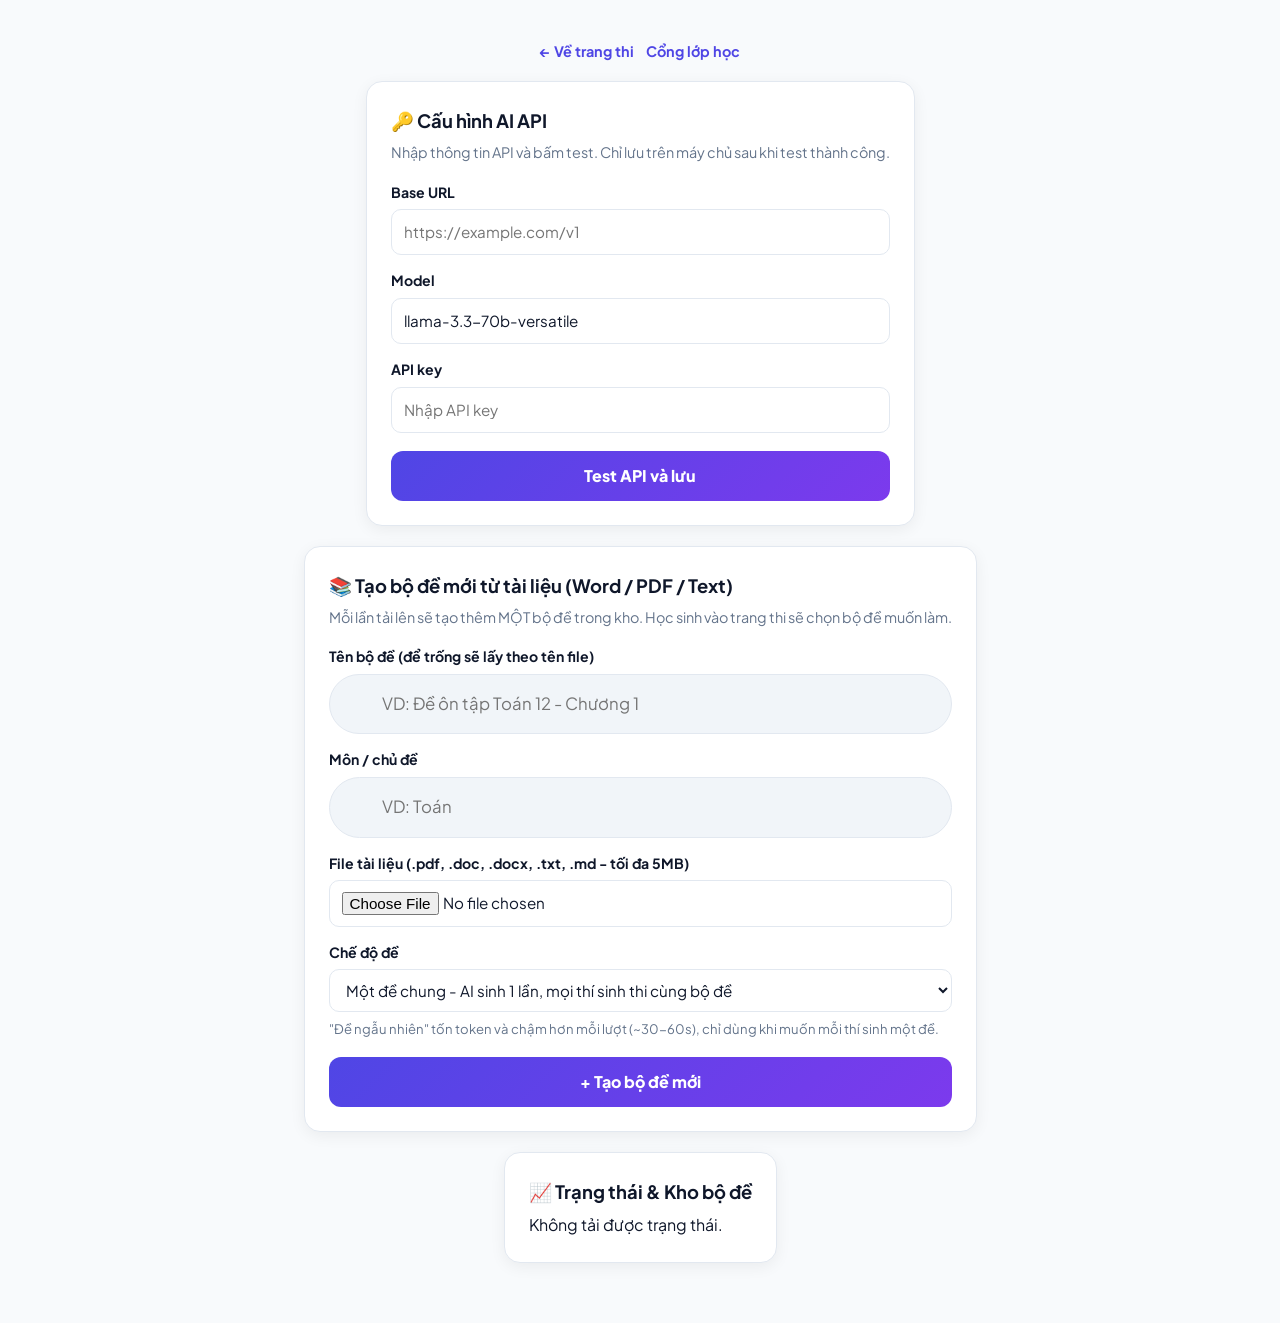
==== commit c0de529d: "account update" ====
--- a/admin.html
+++ b/admin.html
@@ -3,10 +3,10 @@
 <head>
     <meta charset="UTF-8">
     <meta name="viewport" content="width=device-width, initial-scale=1.0">
-    <title>Quản trị - Tạo đề thi từ tài liệu (AI)</title>
+    <title>Quản trị - Kho bộ đề & Tạo đề thi (AI)</title>
     <link rel="stylesheet" href="/style.css">
     <style>
-        body { max-width: 780px; margin: 40px auto; padding: 0 16px; }
+        body { max-width: 820px; margin: 40px auto; padding: 0 16px; }
         .admin-card {
             background: var(--bg-card, #fff); border: 1px solid var(--border-color, #e5e7eb);
             border-radius: 16px; padding: 24px; margin-bottom: 20px;
@@ -37,11 +37,28 @@
         .top-links { display: flex; gap: 12px; margin-bottom: 18px; font-size: .9rem; }
         .top-links a { color: #4f46e5; text-decoration: none; font-weight: 700; }
         .mode-desc { font-size: .82rem; color: var(--text-muted, #6b7280); margin-top: 6px; }
+        .quiz-row {
+            display: flex; align-items: center; gap: 12px; padding: 12px;
+            border: 1px solid var(--border-color, #e5e7eb); border-radius: 12px;
+            margin-top: 10px; background: var(--bg-card-sub, #f8fafc);
+        }
+        .quiz-row .quiz-meta { flex: 1; min-width: 0; }
+        .quiz-row .quiz-title { font-weight: 800; }
+        .quiz-row .quiz-sub { font-size: .82rem; color: var(--text-muted, #6b7280); margin-top: 3px; }
+        .quiz-badge { display: inline-block; font-size: .72rem; font-weight: 800; padding: 2px 8px; border-radius: 999px; }
+        .quiz-badge.subject { background: #eef2ff; color: #4338ca; }
+        .quiz-badge.random { background: #fef3c7; color: #b45309; }
+        .quiz-actions { display: flex; gap: 8px; flex-shrink: 0; }
+        .mini-btn { border: 1px solid var(--border-color, #e5e7eb); background: #fff; color: inherit;
+            border-radius: 9px; padding: 7px 10px; font-size: .82rem; font-weight: 700; cursor: pointer; }
+        .mini-btn.danger { color: #b91c1c; border-color: #fecaca; }
+        .mini-btn:disabled { opacity: .5; cursor: not-allowed; }
     </style>
 </head>
 <body>
     <div class="top-links">
         <a href="/">&#8592; Về trang thi</a>
+        <a href="/portal">Cổng lớp học</a>
     </div>
 
     <div class="admin-card">
@@ -64,10 +81,16 @@
     </div>
 
     <div class="admin-card">
-        <h2>&#128218; Tạo đề thi từ tài liệu (Word / PDF / Text)</h2>
-        <p class="hint">Tải tài liệu lên, AI sẽ trích nội dung và sinh bộ 40 câu trắc nghiệm. Không dùng bộ đề có sẵn.</p>
+        <h2>&#128218; Tạo bộ đề mới từ tài liệu (Word / PDF / Text)</h2>
+        <p class="hint">Mỗi lần tải lên sẽ tạo thêm MỘT bộ đề trong kho. Học sinh vào trang thi sẽ chọn bộ đề muốn làm.</p>
 
         <form id="uploadForm">
+            <label class="admin-label" for="quizTitle">Tên bộ đề (để trống sẽ lấy theo tên file)</label>
+            <input class="admin-input" id="quizTitle" type="text" placeholder="VD: Đề ôn tập Toán 12 - Chương 1" maxlength="120">
+
+            <label class="admin-label" for="quizSubject">Môn / chủ đề</label>
+            <input class="admin-input" id="quizSubject" type="text" placeholder="VD: Toán" maxlength="60">
+
             <label class="admin-label" for="fileInput">File tài liệu (.pdf, .doc, .docx, .txt, .md - tối đa 5MB)</label>
             <input class="admin-input" type="file" id="fileInput" name="file" accept=".pdf,.doc,.docx,.txt,.md" required>
 
@@ -78,24 +101,23 @@
             </select>
             <div class="mode-desc">"Đề ngẫu nhiên" tốn token và chậm hơn mỗi lượt (~30-60s), chỉ dùng khi muốn mỗi thí sinh một đề.</div>
 
-            <button class="admin-btn" type="submit" id="uploadBtn">Tải lên &amp; tạo đề</button>
+            <button class="admin-btn" type="submit" id="uploadBtn">+ Tạo bộ đề mới</button>
         </form>
         <div class="admin-msg" id="uploadMsg"></div>
     </div>
 
     <div class="admin-card">
-        <h2>&#128200; Trạng thái</h2>
+        <h2>&#128200; Trạng thái &amp; Kho bộ đề</h2>
         <div class="status-grid" id="statusGrid"><span class="hint">Đang tải...</span></div>
-        <button class="admin-btn secondary" type="button" id="regenBtn" style="display:none;">Sinh lại bộ đề từ tài liệu này</button>
-        <div class="admin-msg" id="regenMsg"></div>
+        <div id="quizList"></div>
+        <div class="admin-msg" id="listMsg"></div>
     </div>
 
     <script>
         const uploadForm = document.getElementById('uploadForm');
         const uploadBtn = document.getElementById('uploadBtn');
         const uploadMsg = document.getElementById('uploadMsg');
-        const regenBtn = document.getElementById('regenBtn');
-        const regenMsg = document.getElementById('regenMsg');
+        const listMsg = document.getElementById('listMsg');
         const apiForm = document.getElementById('apiForm');
         const apiMsg = document.getElementById('apiMsg');
         const testApiBtn = document.getElementById('testApiBtn');
@@ -108,6 +130,10 @@
             return String(s == null ? '' : s).replace(/[&<>"]/g, m => ({'&':'&amp;','<':'&lt;','>':'&gt;','"':'&quot;'}[m]));
         }
         function key() { return document.getElementById('adminKey').value; }
+        function fmtDate(iso) {
+            if (!iso) return '—';
+            try { return new Date(iso).toLocaleString('vi-VN'); } catch (e) { return iso; }
+        }
 
         apiForm.addEventListener('submit', async (e) => {
             e.preventDefault();
@@ -130,24 +156,76 @@
             finally { testApiBtn.disabled = false; testApiBtn.textContent = 'Test API và lưu'; }
         });
 
+        function renderQuizzes(quizzes) {
+            const box = document.getElementById('quizList');
+            if (!quizzes || !quizzes.length) {
+                box.innerHTML = '<p class="hint" style="margin-top:14px;">Kho bộ đề đang trống. Hãy tạo bộ đề đầu tiên.</p>';
+                return;
+            }
+            box.innerHTML = quizzes.map(q => {
+                const badges = [];
+                if (q.subject) badges.push(`<span class="quiz-badge subject">${esc(q.subject)}</span>`);
+                if (q.mode === 'random') badges.push('<span class="quiz-badge random">Sinh mỗi lượt</span>');
+                return `
+                    <div class="quiz-row">
+                        <div class="quiz-meta">
+                            <div class="quiz-title">${esc(q.title)} ${badges.join(' ')}</div>
+                            <div class="quiz-sub">${q.question_count} câu &middot; ${q.filename ? esc(q.filename) : 'không có file'} &middot; tạo ${esc(fmtDate(q.created_at))}</div>
+                        </div>
+                        <div class="quiz-actions">
+                            ${q.mode === 'shared' ? `<button class="mini-btn" data-regen="${esc(q.id)}">Sinh lại</button>` : ''}
+                            <button class="mini-btn danger" data-del="${esc(q.id)}" data-title="${esc(q.title)}">Xóa</button>
+                        </div>
+                    </div>`;
+            }).join('');
+        }
+
+        document.getElementById('quizList').addEventListener('click', async (e) => {
+            const regenId = e.target.getAttribute('data-regen');
+            const delId = e.target.getAttribute('data-del');
+            if (regenId) {
+                e.target.disabled = true;
+                showMsg(listMsg, 'Đang sinh lại bộ đề... (30-60s)', true);
+                const fd = new FormData();
+                fd.append('quiz_id', regenId);
+                const k = key(); if (k) fd.append('admin_key', k);
+                try {
+                    const res = await fetch('/admin/generate', { method: 'POST', body: fd });
+                    const data = await res.json().catch(() => ({}));
+                    showMsg(listMsg, res.ok ? `Đã sinh lại ${data.questions} câu hỏi.` : (data.error || ('Lỗi ' + res.status)), res.ok);
+                } catch (err) { showMsg(listMsg, 'Lỗi kết nối: ' + err.message, false); }
+                loadStatus();
+            }
+            if (delId) {
+                if (!confirm('Xóa bộ đề này khỏi kho?')) return;
+                const params = new URLSearchParams();
+                const k = key(); if (k) params.set('admin_key', k);
+                try {
+                    const res = await fetch('/admin/quizzes/' + encodeURIComponent(delId) + (params.toString() ? '?' + params : ''), { method: 'DELETE' });
+                    const data = await res.json().catch(() => ({}));
+                    showMsg(listMsg, res.ok ? 'Đã xóa bộ đề.' : (data.error || ('Lỗi ' + res.status)), res.ok);
+                } catch (err) { showMsg(listMsg, 'Lỗi kết nối: ' + err.message, false); }
+                loadStatus();
+            }
+        });
+
         async function loadStatus() {
             try {
                 const res = await fetch('/admin/status');
                 const s = await res.json();
                 document.getElementById('adminKeyWrap').style.display = s.admin_protected ? 'block' : 'none';
-                const b = s.bank;
+                const quizzes = s.quizzes || [];
+                const totalQuestions = quizzes.reduce((sum, q) => sum + (q.question_count || 0), 0);
                 const cells = [
                     ['AI', s.ai_configured ? '<span class="badge-ok">Đã cấu hình</span>' : '<span class="badge-warn">Chưa cấu hình</span>'],
                     ['Model', esc(s.ai_model)],
-                    ['Tài liệu', b ? esc(b.filename) : 'Chưa có'],
-                    ['Chế độ', b ? esc(b.mode === 'random' ? 'Đề ngẫu nhiên/lượt' : 'Một đề chung') : '—'],
-                    ['Số câu đã sinh', b ? b.questions + ' / 40' : '0 / 40'],
-                    ['Ký tự tài liệu', b ? b.source_chars : 0],
-                    ['Thời điểm sinh', b && b.generated_at ? esc(b.generated_at) : '—']
+                    ['Số bộ đề', quizzes.length],
+                    ['Tổng câu hỏi', totalQuestions],
                 ];
                 document.getElementById('statusGrid').innerHTML = cells
                     .map(([k, v]) => `<div class="status-item"><b>${k}</b>${v}</div>`).join('');
-                regenBtn.style.display = (b && b.mode !== 'random') ? 'block' : 'none';
+                renderQuizzes(quizzes);
+                if (s.error) showMsg(listMsg, s.error, false);
             } catch (e) {
                 document.getElementById('statusGrid').innerHTML = '<span class="hint">Không tải được trạng thái.</span>';
             }
@@ -159,6 +237,8 @@
             if (!file) { showMsg(uploadMsg, 'Bạn chưa chọn file.', false); return; }
             const fd = new FormData();
             fd.append('file', file);
+            fd.append('title', document.getElementById('quizTitle').value);
+            fd.append('subject', document.getElementById('quizSubject').value);
             fd.append('mode', document.getElementById('modeSelect').value);
             const k = key();
             if (k) fd.append('admin_key', k);
@@ -170,8 +250,8 @@
                 const data = await res.json().catch(() => ({}));
                 if (res.ok) {
                     showMsg(uploadMsg, data.questions > 0
-                        ? `Tạo đề thành công: ${data.questions} câu từ "${data.filename}". Thí sinh vào / là thi được ngay.`
-                        : `Đã lưu tài liệu "${data.filename}" (chế độ đề ngẫu nhiên - mỗi lượt thi AI sẽ sinh đề mới).`, true);
+                        ? `Đã tạo bộ đề "${data.title}" (${data.questions} câu). Học sinh vào / để chọn và làm.`
+                        : `Đã tạo bộ đề "${data.title}" (chế độ đề ngẫu nhiên - mỗi lượt thi AI sẽ sinh đề mới).`, true);
                     uploadForm.reset();
                 } else {
                     showMsg(uploadMsg, data.error || ('Lỗi ' + res.status), false);
@@ -180,27 +260,7 @@
                 showMsg(uploadMsg, 'Lỗi kết nối: ' + err.message, false);
             } finally {
                 uploadBtn.disabled = false;
-                uploadBtn.textContent = 'Tải lên & tạo đề';
-                loadStatus();
-            }
-        });
-
-        regenBtn.addEventListener('click', async () => {
-            const fd = new FormData();
-            const k = key();
-            if (k) fd.append('admin_key', k);
-            regenBtn.disabled = true;
-            regenBtn.textContent = 'Đang sinh đề... (30-60s)';
-            try {
-                const res = await fetch('/admin/generate', { method: 'POST', body: fd });
-                const data = await res.json().catch(() => ({}));
-                if (res.ok) showMsg(regenMsg, `Đã sinh lại ${data.questions} câu hỏi.`, true);
-                else showMsg(regenMsg, data.error || ('Lỗi ' + res.status), false);
-            } catch (err) {
-                showMsg(regenMsg, 'Lỗi kết nối: ' + err.message, false);
-            } finally {
-                regenBtn.disabled = false;
-                regenBtn.textContent = 'Sinh lại bộ đề từ tài liệu này';
+                uploadBtn.textContent = '+ Tạo bộ đề mới';
                 loadStatus();
             }
         });
--- a/style.css
+++ b/style.css
@@ -1974,6 +1974,217 @@
     }
 }
 
+/* UX polish: clearer focus, status feedback and compact touch targets */
+button,
+input,
+select,
+textarea {
+    font: inherit;
+}
+
+button:focus-visible,
+a:focus-visible,
+input:focus-visible,
+select:focus-visible,
+[role="radio"]:focus-visible {
+    outline: 3px solid var(--primary-glow);
+    outline-offset: 3px;
+}
+
+.quiz-select {
+    width: 100%;
+    min-height: 52px;
+    padding: 14px 44px 14px 52px;
+    border: 1px solid var(--border-color);
+    border-radius: 14px;
+    background: var(--bg-card-sub);
+    color: var(--text-main);
+    font-size: 1rem;
+    font-weight: 700;
+    cursor: pointer;
+    transition: var(--transition);
+}
+
+.quiz-select:hover {
+    border-color: var(--primary-light);
+    background: var(--bg-card);
+}
+
+.input-hint,
+.start-exam-hint {
+    display: flex;
+    align-items: center;
+    gap: 7px;
+    color: var(--text-muted);
+    font-size: .78rem;
+    font-weight: 600;
+    line-height: 1.45;
+}
+
+.input-hint {
+    margin-top: 8px;
+}
+
+.input-hint i {
+    color: var(--primary);
+}
+
+.start-exam-hint {
+    justify-content: center;
+    margin: 10px 0 0;
+}
+
+.start-exam-hint i {
+    color: var(--success);
+}
+
+.btn-primary-fire:disabled,
+.btn-submit-exam:disabled {
+    opacity: .72;
+    cursor: wait;
+    transform: none;
+    box-shadow: none;
+}
+
+.exam-progress-track {
+    width: min(260px, 100%);
+    height: 5px;
+    margin-top: 8px;
+    border-radius: var(--radius-full);
+    overflow: hidden;
+    background: rgba(255, 255, 255, .14);
+}
+
+.exam-progress-fill {
+    width: 0;
+    height: 100%;
+    border-radius: inherit;
+    background: linear-gradient(90deg, #34d399, #a7f3d0);
+    transition: width .25s ease;
+}
+
+.option-item:focus-visible {
+    border-color: var(--primary);
+    box-shadow: 0 0 0 4px var(--primary-glow);
+    outline: none;
+}
+
+.q-num-btn {
+    width: 100%;
+    appearance: none;
+    font-family: var(--font-main);
+}
+
+.btn-strike-option:focus-visible {
+    opacity: 1;
+    outline: 2px solid var(--danger);
+    outline-offset: 2px;
+}
+
+@media (hover: none) {
+    .btn-strike-option {
+        opacity: .8;
+    }
+}
+
+@media (max-width: 640px) {
+    .login-hero {
+        margin-top: 12px;
+        padding-top: 34px;
+    }
+
+    .hero-badge {
+        max-width: 100%;
+        font-size: .68rem;
+        padding: 6px 11px;
+    }
+
+    .exam-header {
+        align-items: flex-start;
+    }
+
+    .exam-title-block {
+        width: 100%;
+    }
+
+    .exam-header h2 {
+        font-size: 1rem;
+    }
+
+    .exam-progress-track {
+        width: 100%;
+    }
+
+    .header-user-actions {
+        width: 100%;
+        justify-content: flex-end;
+    }
+
+    .btn-header-tool {
+        width: 40px;
+        height: 38px;
+        padding: 0;
+        justify-content: center;
+    }
+
+    .btn-header-tool span {
+        display: none;
+    }
+
+    .submit-bottom {
+        position: sticky;
+        bottom: 10px;
+        z-index: 5;
+        padding: 10px;
+        margin: 12px -10px -10px;
+        background: color-mix(in srgb, var(--bg-sidebar) 88%, transparent);
+        backdrop-filter: blur(10px);
+        border-radius: var(--radius-md);
+    }
+
+    .nav-buttons-bar {
+        gap: 8px;
+    }
+
+    .nav-group-left,
+    .nav-group-right {
+        flex: 1;
+    }
+
+    .nav-group-right .btn-nav,
+    .nav-group-left .btn-nav {
+        flex: 1;
+        justify-content: center;
+        padding-left: 12px;
+        padding-right: 12px;
+    }
+
+    .btn-nav.text-only {
+        font-size: 0;
+        flex: 0 0 44px;
+        padding: 12px;
+    }
+
+    .btn-nav.text-only i {
+        font-size: .95rem;
+    }
+}
+
+@media (prefers-reduced-motion: reduce) {
+    *,
+    *::before,
+    *::after {
+        animation-duration: .01ms !important;
+        animation-iteration-count: 1 !important;
+        scroll-behavior: auto !important;
+        transition-duration: .01ms !important;
+    }
+
+    #particleCanvas {
+        display: none;
+    }
+}
+
 /* Print Styles for Certificate */
 @media print {
     body * {
@@ -2000,3 +2211,200 @@
         display: none !important;
     }
 }
+
+/* ==========================================================================
+   DRAWER "CỔNG LỚP HỌC" - MỞ NGAY TRONG TRANG, KHÔNG CHUYỂN TRANG
+   ========================================================================== */
+body.no-scroll {
+    overflow: hidden;
+}
+
+.portal-open-btn {
+    width: auto;
+    padding: 0 14px;
+    gap: 8px;
+    text-decoration: none;
+    font-weight: 800;
+}
+
+.portal-open-btn i {
+    color: var(--primary);
+}
+
+.portal-open-btn:hover i {
+    color: var(--primary-light);
+}
+
+.portal-backdrop {
+    position: fixed;
+    inset: 0;
+    background: rgba(15, 23, 42, 0.5);
+    backdrop-filter: blur(4px);
+    -webkit-backdrop-filter: blur(4px);
+    opacity: 0;
+    pointer-events: none;
+    transition: opacity 0.28s ease;
+    z-index: 1180;
+}
+
+.portal-backdrop.open {
+    opacity: 1;
+    pointer-events: auto;
+}
+
+.portal-drawer {
+    position: fixed;
+    top: 0;
+    right: 0;
+    height: 100dvh;
+    max-height: 100vh;
+    width: min(620px, 100%);
+    display: flex;
+    flex-direction: column;
+    background: var(--bg-card);
+    border-left: 1px solid var(--border-color);
+    box-shadow: -18px 0 48px rgba(15, 23, 42, 0.28);
+    transform: translateX(101%);
+    transition: transform 0.3s cubic-bezier(0.32, 0.72, 0, 1);
+    z-index: 1181;
+}
+
+.portal-drawer.open {
+    transform: translateX(0);
+}
+
+.portal-drawer-head {
+    display: flex;
+    align-items: center;
+    gap: 10px;
+    padding: 12px 14px;
+    border-bottom: 1px solid var(--border-color);
+    background: var(--bg-card-sub);
+}
+
+.portal-drawer-title {
+    display: flex;
+    align-items: center;
+    gap: 10px;
+    font-weight: 900;
+    font-size: 0.98rem;
+    color: var(--text-main);
+    min-width: 0;
+    flex: 1;
+}
+
+.portal-drawer-title i {
+    display: flex;
+    align-items: center;
+    justify-content: center;
+    width: 34px;
+    height: 34px;
+    flex: 0 0 34px;
+    border-radius: 11px;
+    background: var(--grad-primary);
+    color: #fff;
+    font-size: 0.95rem;
+}
+
+.portal-drawer-title span {
+    overflow: hidden;
+    text-overflow: ellipsis;
+    white-space: nowrap;
+}
+
+.portal-drawer-tools {
+    display: flex;
+    align-items: center;
+    gap: 8px;
+    flex: 0 0 auto;
+}
+
+.portal-drawer-tool {
+    display: inline-flex;
+    align-items: center;
+    gap: 6px;
+    height: 38px;
+    padding: 0 12px;
+    border-radius: 12px;
+    border: 1px solid var(--border-color);
+    background: var(--bg-card);
+    color: var(--text-muted);
+    font-size: 0.82rem;
+    font-weight: 800;
+    text-decoration: none;
+    cursor: pointer;
+    transition: var(--transition);
+}
+
+.portal-drawer-tool:hover {
+    color: var(--primary);
+    border-color: var(--primary-light);
+}
+
+.portal-drawer-close:hover {
+    color: var(--danger);
+    border-color: var(--danger);
+}
+
+.portal-drawer-body {
+    position: relative;
+    flex: 1;
+    min-height: 0;
+    background: var(--bg-card);
+}
+
+.portal-drawer-body iframe {
+    width: 100%;
+    height: 100%;
+    border: 0;
+    display: block;
+    background: var(--bg-card);
+}
+
+.portal-drawer-loading {
+    position: absolute;
+    inset: 0;
+    display: flex;
+    align-items: center;
+    justify-content: center;
+    gap: 10px;
+    color: var(--text-muted);
+    font-weight: 700;
+    font-size: 0.9rem;
+    background: var(--bg-card);
+}
+
+.portal-drawer-loading.hidden {
+    display: none;
+}
+
+@media (max-width: 640px) {
+    .portal-drawer {
+        width: 100%;
+        border-left: 0;
+    }
+
+    .portal-open-label {
+        display: none;
+    }
+
+    .portal-open-btn {
+        padding: 0 11px;
+    }
+
+    .portal-drawer-head {
+        padding: 10px 12px;
+    }
+
+    .portal-drawer-title {
+        font-size: 0.9rem;
+    }
+
+    .portal-drawer-tool .tool-label {
+        display: none;
+    }
+
+    .portal-drawer-tool {
+        padding: 0 10px;
+    }
+}
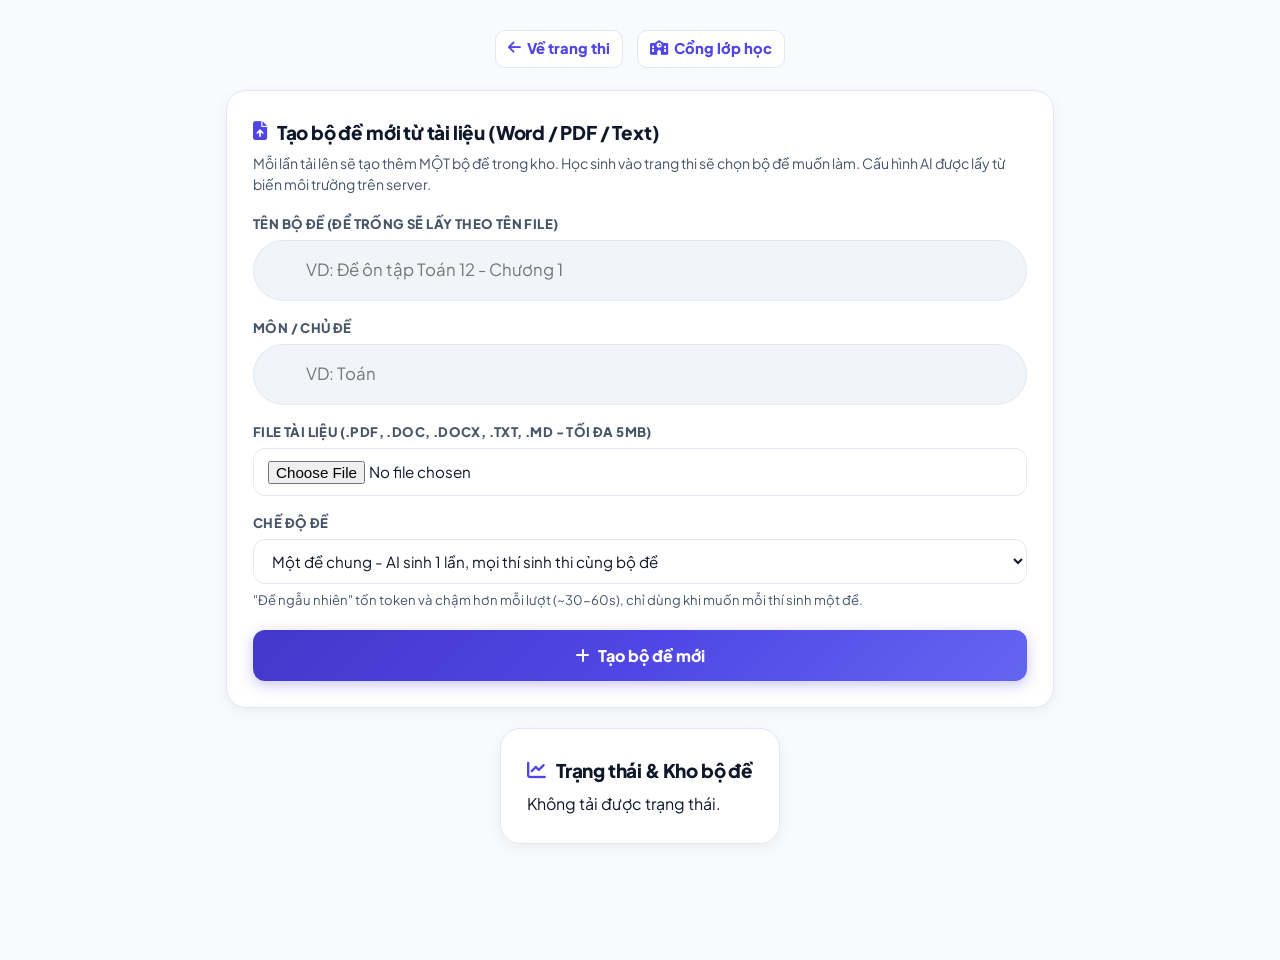
==== commit c9ec7dd1: "UI UX big update" ====
--- a/admin.html
+++ b/admin.html
@@ -3,86 +3,232 @@
 <head>
     <meta charset="UTF-8">
     <meta name="viewport" content="width=device-width, initial-scale=1.0">
-    <title>Quản trị - Kho bộ đề & Tạo đề thi (AI)</title>
+    <title>Quản trị - Kho bộ đề &amp; Tạo đề thi (AI)</title>
+    <!-- Google Fonts -->
+    <link rel="preconnect" href="https://fonts.googleapis.com">
+    <link rel="preconnect" href="https://fonts.gstatic.com" crossorigin>
+    <link href="https://fonts.googleapis.com/css2?family=Plus+Jakarta+Sans:wght@400;500;600;700;800;900&family=JetBrains+Mono:wght@500;700;800&display=swap" rel="stylesheet">
+    <!-- Font Awesome Icons -->
+    <link rel="stylesheet" href="https://cdnjs.cloudflare.com/ajax/libs/font-awesome/6.5.1/css/all.min.css">
     <link rel="stylesheet" href="/style.css">
     <style>
-        body { max-width: 820px; margin: 40px auto; padding: 0 16px; }
+        body {
+            max-width: 860px;
+            margin: 30px auto;
+            padding: 0 16px 60px;
+            font-family: 'Plus Jakarta Sans', system-ui, -apple-system, sans-serif;
+            color: var(--text-main, #0f172a);
+            background: var(--bg-base, #f8fafc);
+        }
         .admin-card {
-            background: var(--bg-card, #fff); border: 1px solid var(--border-color, #e5e7eb);
-            border-radius: 16px; padding: 24px; margin-bottom: 20px;
-            box-shadow: 0 4px 16px rgba(0,0,0,.06);
-        }
-        .admin-card h2 { margin: 0 0 6px; font-size: 1.15rem; }
-        .admin-card p.hint { color: var(--text-muted, #6b7280); font-size: .9rem; margin: 0 0 16px; }
-        .admin-label { display: block; font-weight: 700; font-size: .88rem; margin: 14px 0 6px; }
+            background: var(--bg-card, #fff);
+            border: 1.5px solid var(--border-color, #e2e8f0);
+            border-radius: 20px;
+            padding: 26px;
+            margin-bottom: 20px;
+            box-shadow: 0 4px 16px -1px rgba(15, 23, 42, 0.06);
+            transition: var(--transition);
+        }
+        .admin-card h2 {
+            margin: 0 0 6px;
+            font-size: 1.18rem;
+            font-weight: 800;
+            display: flex;
+            align-items: center;
+            gap: 10px;
+            letter-spacing: -0.01em;
+        }
+        .admin-card h2 i {
+            color: var(--primary, #4f46e5);
+        }
+        .admin-card p.hint {
+            color: var(--text-muted, #475569);
+            font-size: 0.88rem;
+            margin: 0 0 18px;
+            line-height: 1.5;
+        }
+        .admin-label {
+            display: block;
+            font-weight: 800;
+            font-size: 0.82rem;
+            text-transform: uppercase;
+            letter-spacing: 0.4px;
+            color: var(--text-muted, #475569);
+            margin: 16px 0 6px;
+        }
         .admin-input, .admin-select {
-            width: 100%; padding: 10px 12px; border: 1px solid var(--border-color, #e5e7eb);
-            border-radius: 10px; font-size: .95rem; background: var(--bg-card, #fff); color: inherit;
+            width: 100%;
+            padding: 11px 14px;
+            border: 1.5px solid var(--border-color, #e2e8f0);
+            border-radius: 12px;
+            font-size: 0.95rem;
+            background: var(--bg-card, #fff);
+            color: inherit;
+            font-family: inherit;
+            transition: var(--transition);
+        }
+        .admin-input:focus, .admin-select:focus {
+            outline: none;
+            border-color: var(--primary, #4f46e5);
+            box-shadow: 0 0 0 4px rgba(99, 102, 241, 0.25);
         }
         .admin-btn {
-            margin-top: 18px; width: 100%; padding: 12px; border: 0; border-radius: 12px;
-            background: linear-gradient(135deg, #4f46e5, #7c3aed); color: #fff;
-            font-weight: 800; font-size: 1rem; cursor: pointer;
-        }
-        .admin-btn:disabled { opacity: .6; cursor: not-allowed; }
+            margin-top: 20px;
+            width: 100%;
+            padding: 13px;
+            border: 0;
+            border-radius: 12px;
+            background: linear-gradient(135deg, #4338ca, #4f46e5 50%, #6366f1);
+            color: #fff;
+            font-weight: 800;
+            font-size: 1rem;
+            cursor: pointer;
+            font-family: inherit;
+            transition: var(--transition);
+            display: inline-flex;
+            align-items: center;
+            justify-content: center;
+            gap: 8px;
+            box-shadow: 0 4px 14px rgba(79, 70, 229, 0.3);
+        }
+        .admin-btn:hover:not(:disabled) {
+            transform: translateY(-1px);
+            box-shadow: 0 8px 24px rgba(79, 70, 229, 0.45);
+        }
+        .admin-btn:disabled {
+            opacity: 0.6;
+            cursor: not-allowed;
+            transform: none;
+        }
         .admin-btn.secondary { background: #475569; }
-        .admin-msg { margin-top: 14px; padding: 12px; border-radius: 10px; font-size: .9rem; display: none; white-space: pre-wrap; }
-        .admin-msg.ok { display: block; background: #ecfdf5; color: #047857; border: 1px solid #a7f3d0; }
-        .admin-msg.err { display: block; background: #fef2f2; color: #b91c1c; border: 1px solid #fecaca; }
-        .status-grid { display: grid; grid-template-columns: repeat(auto-fit, minmax(210px, 1fr)); gap: 10px; }
-        .status-item { background: var(--bg-card-sub, #f8fafc); border: 1px solid var(--border-color, #e5e7eb); border-radius: 10px; padding: 10px 12px; font-size: .88rem; }
-        .status-item b { display: block; color: var(--text-muted, #6b7280); font-size: .78rem; text-transform: uppercase; letter-spacing: .4px; }
-        .badge-ok { color: #047857; font-weight: 800; }
-        .badge-warn { color: #b45309; font-weight: 800; }
-        .top-links { display: flex; gap: 12px; margin-bottom: 18px; font-size: .9rem; }
-        .top-links a { color: #4f46e5; text-decoration: none; font-weight: 700; }
-        .mode-desc { font-size: .82rem; color: var(--text-muted, #6b7280); margin-top: 6px; }
+        .admin-msg {
+            margin-top: 14px;
+            padding: 12px 16px;
+            border-radius: 12px;
+            font-size: 0.9rem;
+            font-weight: 600;
+            display: none;
+            white-space: pre-wrap;
+        }
+        .admin-msg.ok {
+            display: block;
+            background: #ecfdf5;
+            color: #047857;
+            border: 1px solid #a7f3d0;
+        }
+        .admin-msg.err {
+            display: block;
+            background: #fef2f2;
+            color: #b91c1c;
+            border: 1px solid #fecaca;
+        }
+        .status-grid {
+            display: grid;
+            grid-template-columns: repeat(auto-fit, minmax(180px, 1fr));
+            gap: 12px;
+        }
+        .status-item {
+            background: var(--bg-card-sub, #f8fafc);
+            border: 1.5px solid var(--border-color, #e2e8f0);
+            border-radius: 14px;
+            padding: 12px 14px;
+            font-size: 0.92rem;
+        }
+        .status-item b {
+            display: block;
+            color: var(--text-muted, #475569);
+            font-size: 0.74rem;
+            text-transform: uppercase;
+            letter-spacing: 0.5px;
+            margin-bottom: 4px;
+        }
+        .badge-ok { color: #047857; font-weight: 800; display: inline-flex; align-items: center; gap: 4px; }
+        .badge-warn { color: #b45309; font-weight: 800; display: inline-flex; align-items: center; gap: 4px; }
+        .top-links {
+            display: flex;
+            gap: 14px;
+            margin-bottom: 22px;
+            font-size: 0.92rem;
+            align-items: center;
+        }
+        .top-links a {
+            color: var(--primary, #4f46e5);
+            text-decoration: none;
+            font-weight: 800;
+            display: inline-flex;
+            align-items: center;
+            gap: 6px;
+            padding: 6px 12px;
+            border-radius: 10px;
+            background: var(--bg-card, #fff);
+            border: 1px solid var(--border-color, #e2e8f0);
+            transition: var(--transition);
+        }
+        .top-links a:hover {
+            border-color: var(--primary, #4f46e5);
+            transform: translateY(-1px);
+        }
+        .mode-desc {
+            font-size: 0.82rem;
+            color: var(--text-muted, #475569);
+            margin-top: 6px;
+            line-height: 1.5;
+        }
         .quiz-row {
-            display: flex; align-items: center; gap: 12px; padding: 12px;
-            border: 1px solid var(--border-color, #e5e7eb); border-radius: 12px;
-            margin-top: 10px; background: var(--bg-card-sub, #f8fafc);
+            display: flex;
+            align-items: center;
+            gap: 14px;
+            padding: 14px 16px;
+            border: 1.5px solid var(--border-color, #e2e8f0);
+            border-radius: 14px;
+            margin-top: 10px;
+            background: var(--bg-card-sub, #f8fafc);
+            transition: var(--transition);
+        }
+        .quiz-row:hover {
+            border-color: var(--primary-light, #6366f1);
+            background: var(--bg-card, #fff);
         }
         .quiz-row .quiz-meta { flex: 1; min-width: 0; }
-        .quiz-row .quiz-title { font-weight: 800; }
-        .quiz-row .quiz-sub { font-size: .82rem; color: var(--text-muted, #6b7280); margin-top: 3px; }
-        .quiz-badge { display: inline-block; font-size: .72rem; font-weight: 800; padding: 2px 8px; border-radius: 999px; }
+        .quiz-row .quiz-title { font-weight: 800; font-size: 0.98rem; }
+        .quiz-row .quiz-sub { font-size: 0.82rem; color: var(--text-muted, #475569); margin-top: 4px; }
+        .quiz-badge { display: inline-block; font-size: 0.72rem; font-weight: 800; padding: 2px 8px; border-radius: 999px; }
         .quiz-badge.subject { background: #eef2ff; color: #4338ca; }
         .quiz-badge.random { background: #fef3c7; color: #b45309; }
         .quiz-actions { display: flex; gap: 8px; flex-shrink: 0; }
-        .mini-btn { border: 1px solid var(--border-color, #e5e7eb); background: #fff; color: inherit;
-            border-radius: 9px; padding: 7px 10px; font-size: .82rem; font-weight: 700; cursor: pointer; }
+        .mini-btn {
+            border: 1px solid var(--border-color, #e2e8f0);
+            background: #fff;
+            color: inherit;
+            border-radius: 10px;
+            padding: 7px 12px;
+            font-size: 0.82rem;
+            font-weight: 700;
+            cursor: pointer;
+            font-family: inherit;
+            transition: var(--transition);
+            display: inline-flex;
+            align-items: center;
+            gap: 6px;
+        }
+        .mini-btn:hover:not(:disabled) {
+            border-color: var(--primary, #4f46e5);
+            color: var(--primary, #4f46e5);
+        }
         .mini-btn.danger { color: #b91c1c; border-color: #fecaca; }
-        .mini-btn:disabled { opacity: .5; cursor: not-allowed; }
+        .mini-btn.danger:hover:not(:disabled) { background: #fee2e2; }
+        .mini-btn:disabled { opacity: 0.5; cursor: not-allowed; }
     </style>
 </head>
 <body>
     <div class="top-links">
-        <a href="/">&#8592; Về trang thi</a>
-        <a href="/portal">Cổng lớp học</a>
+        <a href="/"><i class="fa-solid fa-arrow-left"></i> Về trang thi</a>
+        <a href="/portal"><i class="fa-solid fa-school"></i> Cổng lớp học</a>
     </div>
 
     <div class="admin-card">
-        <h2>&#128273; Cấu hình AI API</h2>
-        <p class="hint">Nhập thông tin API và bấm test. Chỉ lưu trên máy chủ sau khi test thành công.</p>
-        <form id="apiForm">
-            <label class="admin-label" for="apiBaseUrl">Base URL</label>
-            <input class="admin-input" id="apiBaseUrl" type="url" placeholder="https://example.com/v1" required>
-            <label class="admin-label" for="apiModel">Model</label>
-            <input class="admin-input" id="apiModel" value="llama-3.3-70b-versatile" required>
-            <label class="admin-label" for="apiKey">API key</label>
-            <input class="admin-input" id="apiKey" type="password" autocomplete="new-password" placeholder="Nhập API key" required>
-            <div id="adminKeyWrap" style="display:none;">
-                <label class="admin-label" for="adminKey">Admin key</label>
-                <input class="admin-input" type="password" id="adminKey" autocomplete="off" placeholder="Nhập ADMIN_KEY">
-            </div>
-            <button class="admin-btn" type="submit" id="testApiBtn">Test API và lưu</button>
-        </form>
-        <div class="admin-msg" id="apiMsg"></div>
-    </div>
-
-    <div class="admin-card">
-        <h2>&#128218; Tạo bộ đề mới từ tài liệu (Word / PDF / Text)</h2>
-        <p class="hint">Mỗi lần tải lên sẽ tạo thêm MỘT bộ đề trong kho. Học sinh vào trang thi sẽ chọn bộ đề muốn làm.</p>
+        <h2><i class="fa-solid fa-file-arrow-up"></i> Tạo bộ đề mới từ tài liệu (Word / PDF / Text)</h2>
+        <p class="hint">Mỗi lần tải lên sẽ tạo thêm MỘT bộ đề trong kho. Học sinh vào trang thi sẽ chọn bộ đề muốn làm. Cấu hình AI được lấy từ biến môi trường trên server.</p>
 
         <form id="uploadForm">
             <label class="admin-label" for="quizTitle">Tên bộ đề (để trống sẽ lấy theo tên file)</label>
@@ -101,13 +247,20 @@
             </select>
             <div class="mode-desc">"Đề ngẫu nhiên" tốn token và chậm hơn mỗi lượt (~30-60s), chỉ dùng khi muốn mỗi thí sinh một đề.</div>
 
-            <button class="admin-btn" type="submit" id="uploadBtn">+ Tạo bộ đề mới</button>
+            <div id="adminKeyWrap" style="display:none;">
+                <label class="admin-label" for="adminKey">Admin key</label>
+                <input class="admin-input" type="password" id="adminKey" autocomplete="off" placeholder="Nhập ADMIN_KEY">
+            </div>
+
+            <button class="admin-btn" type="submit" id="uploadBtn">
+                <i class="fa-solid fa-plus"></i> Tạo bộ đề mới
+            </button>
         </form>
         <div class="admin-msg" id="uploadMsg"></div>
     </div>
 
     <div class="admin-card">
-        <h2>&#128200; Trạng thái &amp; Kho bộ đề</h2>
+        <h2><i class="fa-solid fa-chart-line"></i> Trạng thái &amp; Kho bộ đề</h2>
         <div class="status-grid" id="statusGrid"><span class="hint">Đang tải...</span></div>
         <div id="quizList"></div>
         <div class="admin-msg" id="listMsg"></div>
@@ -118,9 +271,7 @@
         const uploadBtn = document.getElementById('uploadBtn');
         const uploadMsg = document.getElementById('uploadMsg');
         const listMsg = document.getElementById('listMsg');
-        const apiForm = document.getElementById('apiForm');
-        const apiMsg = document.getElementById('apiMsg');
-        const testApiBtn = document.getElementById('testApiBtn');
+        const adminKeyWrap = document.getElementById('adminKeyWrap');
 
         function showMsg(el, text, ok) {
             el.className = 'admin-msg ' + (ok ? 'ok' : 'err');
@@ -129,32 +280,14 @@
         function esc(s) {
             return String(s == null ? '' : s).replace(/[&<>"]/g, m => ({'&':'&amp;','<':'&lt;','>':'&gt;','"':'&quot;'}[m]));
         }
-        function key() { return document.getElementById('adminKey').value; }
+        function key() {
+            const input = document.getElementById('adminKey');
+            return input ? input.value : '';
+        }
         function fmtDate(iso) {
             if (!iso) return '—';
             try { return new Date(iso).toLocaleString('vi-VN'); } catch (e) { return iso; }
         }
-
-        apiForm.addEventListener('submit', async (e) => {
-            e.preventDefault();
-            testApiBtn.disabled = true;
-            testApiBtn.textContent = 'Đang kiểm tra...';
-            apiMsg.className = 'admin-msg';
-            try {
-                const res = await fetch('/admin/test-api', {
-                    method: 'POST', headers: {'Content-Type': 'application/json'},
-                    body: JSON.stringify({base_url: document.getElementById('apiBaseUrl').value,
-                        api_key: document.getElementById('apiKey').value,
-                        model: document.getElementById('apiModel').value, admin_key: key()})
-                });
-                const data = await res.json().catch(() => ({}));
-                if (!res.ok) throw new Error(data.error || ('Lỗi ' + res.status));
-                showMsg(apiMsg, data.message, true);
-                document.getElementById('apiKey').value = '';
-                loadStatus();
-            } catch (err) { showMsg(apiMsg, err.message, false); }
-            finally { testApiBtn.disabled = false; testApiBtn.textContent = 'Test API và lưu'; }
-        });
 
         function renderQuizzes(quizzes) {
             const box = document.getElementById('quizList');
@@ -213,7 +346,7 @@
             try {
                 const res = await fetch('/admin/status');
                 const s = await res.json();
-                document.getElementById('adminKeyWrap').style.display = s.admin_protected ? 'block' : 'none';
+                if (adminKeyWrap) adminKeyWrap.style.display = s.admin_protected ? 'block' : 'none';
                 const quizzes = s.quizzes || [];
                 const totalQuestions = quizzes.reduce((sum, q) => sum + (q.question_count || 0), 0);
                 const cells = [
--- a/style.css
+++ b/style.css
@@ -10,72 +10,72 @@
     --font-mono: 'JetBrains Mono', 'Fira Code', monospace;
     --font-cert: 'Playfair Display', serif;
 
-    /* Light Theme (Default) */
+    /* Light Theme (EdTech Clean & High Contrast) */
     --bg-base: #f8fafc;
     --bg-card: #ffffff;
     --bg-card-sub: #f1f5f9;
     --bg-sidebar: #f8fafc;
     --text-main: #0f172a;
-    --text-muted: #64748b;
+    --text-muted: #475569;
     --text-light: #94a3b8;
     --border-color: #e2e8f0;
     --border-highlight: #cbd5e1;
 
-    /* Radiant Palettes */
+    /* EdTech Palettes */
     --primary: #4f46e5;
     --primary-light: #6366f1;
-    --primary-glow: rgba(99, 102, 241, 0.4);
+    --primary-glow: rgba(99, 102, 241, 0.3);
     --primary-50: #eef2ff;
 
     --success: #10b981;
     --success-light: #34d399;
-    --success-glow: rgba(16, 185, 129, 0.4);
+    --success-glow: rgba(16, 185, 129, 0.3);
     --success-50: #ecfdf5;
 
     --warning: #f59e0b;
-    --warning-glow: rgba(245, 158, 11, 0.4);
+    --warning-glow: rgba(245, 158, 11, 0.3);
     --warning-50: #fffbeb;
 
     --danger: #ef4444;
-    --danger-glow: rgba(239, 68, 68, 0.4);
+    --danger-glow: rgba(239, 68, 68, 0.3);
     --danger-50: #fef2f2;
 
-    --flame-start: #ff4500;
-    --flame-mid: #ff8c00;
-    --flame-end: #ffd700;
+    --flame-start: #f59e0b;
+    --flame-mid: #ea580c;
+    --flame-end: #ef4444;
 
     /* Gradients */
-    --grad-primary: linear-gradient(135deg, #4f46e5 0%, #6366f1 50%, #818cf8 100%);
-    --grad-flame: linear-gradient(135deg, #ff4500 0%, #ff8c00 50%, #ffd700 100%);
-    --grad-success: linear-gradient(135deg, #10b981 0%, #059669 100%);
-    --grad-cyber: linear-gradient(135deg, #06b6d4 0%, #3b82f6 50%, #8b5cf6 100%);
-    --grad-gold: linear-gradient(135deg, #f59e0b 0%, #fbbf24 50%, #d97706 100%);
-    --grad-silver: linear-gradient(135deg, #94a3b8 0%, #cbd5e1 50%, #64748b 100%);
-    --grad-bronze: linear-gradient(135deg, #b45309 0%, #d97706 50%, #78350f 100%);
-
-    /* Shadows */
-    --shadow-sm: 0 2px 4px rgba(15, 23, 42, 0.05);
-    --shadow-md: 0 4px 12px rgba(15, 23, 42, 0.08);
-    --shadow-lg: 0 12px 28px -5px rgba(15, 23, 42, 0.1);
-    --shadow-xl: 0 24px 48px -10px rgba(15, 23, 42, 0.15);
-    --shadow-neon: 0 0 20px rgba(99, 102, 241, 0.35);
+    --grad-primary: linear-gradient(135deg, #4338ca 0%, #4f46e5 50%, #6366f1 100%);
+    --grad-flame: linear-gradient(135deg, #f59e0b 0%, #ea580c 100%);
+    --grad-success: linear-gradient(135deg, #059669 0%, #10b981 100%);
+    --grad-cyber: linear-gradient(135deg, #0284c7 0%, #4f46e5 50%, #7c3aed 100%);
+    --grad-gold: linear-gradient(135deg, #d97706 0%, #f59e0b 50%, #fbbf24 100%);
+    --grad-silver: linear-gradient(135deg, #64748b 0%, #94a3b8 50%, #cbd5e1 100%);
+    --grad-bronze: linear-gradient(135deg, #78350f 0%, #b45309 50%, #d97706 100%);
+
+    /* Soft Elevated Shadows */
+    --shadow-sm: 0 1px 3px rgba(15, 23, 42, 0.05), 0 1px 2px rgba(15, 23, 42, 0.03);
+    --shadow-md: 0 4px 14px -1px rgba(15, 23, 42, 0.07), 0 2px 6px -1px rgba(15, 23, 42, 0.04);
+    --shadow-lg: 0 10px 25px -3px rgba(15, 23, 42, 0.08), 0 4px 10px -2px rgba(15, 23, 42, 0.04);
+    --shadow-xl: 0 20px 40px -6px rgba(15, 23, 42, 0.1), 0 8px 16px -4px rgba(15, 23, 42, 0.05);
+    --shadow-neon: 0 0 18px rgba(99, 102, 241, 0.25);
 
     /* Radius */
     --radius-sm: 10px;
-    --radius-md: 16px;
-    --radius-lg: 24px;
-    --radius-xl: 32px;
+    --radius-md: 14px;
+    --radius-lg: 20px;
+    --radius-xl: 28px;
     --radius-full: 9999px;
 
-    --transition: all 0.25s cubic-bezier(0.4, 0, 0.2, 1);
+    --transition: all 0.22s cubic-bezier(0.4, 0, 0.2, 1);
 }
 
 /* ==========================================================================
-   CYBER DARK / NEON THEME
+   EDTECH NIGHT / DARK THEME (EYE-COMFORT)
    ========================================================================== */
 [data-theme="dark"] {
-    --bg-base: #090d16;
-    --bg-card: #111827;
+    --bg-base: #0b0f19;
+    --bg-card: #131b2e;
     --bg-card-sub: #1e293b;
     --bg-sidebar: #0f172a;
     --text-main: #f8fafc;
@@ -86,19 +86,19 @@
 
     --primary: #6366f1;
     --primary-light: #818cf8;
-    --primary-glow: rgba(129, 140, 248, 0.5);
-    --primary-50: rgba(99, 102, 241, 0.15);
+    --primary-glow: rgba(129, 140, 248, 0.4);
+    --primary-50: rgba(99, 102, 241, 0.16);
 
     --success: #10b981;
-    --success-50: rgba(16, 185, 129, 0.15);
-    --warning-50: rgba(245, 158, 11, 0.15);
-    --danger-50: rgba(239, 68, 68, 0.15);
+    --success-50: rgba(16, 185, 129, 0.16);
+    --warning-50: rgba(245, 158, 11, 0.16);
+    --danger-50: rgba(239, 68, 68, 0.16);
 
     --shadow-sm: 0 2px 8px rgba(0, 0, 0, 0.4);
     --shadow-md: 0 4px 16px rgba(0, 0, 0, 0.5);
     --shadow-lg: 0 12px 32px rgba(0, 0, 0, 0.6);
     --shadow-xl: 0 24px 60px rgba(0, 0, 0, 0.8);
-    --shadow-neon: 0 0 25px rgba(99, 102, 241, 0.6);
+    --shadow-neon: 0 0 20px rgba(99, 102, 241, 0.35);
 }
 
 /* ==========================================================================
@@ -181,22 +181,21 @@
 }
 
 .brand-icon {
-    width: 48px;
-    height: 48px;
-    background: var(--grad-flame);
-    border-radius: 16px;
+    width: 46px;
+    height: 46px;
+    background: var(--grad-primary);
+    border-radius: 14px;
     display: flex;
     align-items: center;
     justify-content: center;
     color: white;
-    font-size: 1.4rem;
-    box-shadow: 0 0 16px rgba(255, 69, 0, 0.4);
-    animation: flamePulse 2s infinite ease-in-out;
-}
-
-@keyframes flamePulse {
-    0%, 100% { transform: scale(1); box-shadow: 0 0 16px rgba(255, 69, 0, 0.4); }
-    50% { transform: scale(1.05); box-shadow: 0 0 24px rgba(255, 140, 0, 0.7); }
+    font-size: 1.3rem;
+    box-shadow: 0 4px 14px rgba(79, 70, 229, 0.35);
+    transition: transform 0.25s ease;
+}
+
+.brand-badge:hover .brand-icon {
+    transform: scale(1.06) rotate(-3deg);
 }
 
 .brand-text h1 {
@@ -209,15 +208,15 @@
 }
 
 .brand-text .olympia-tag {
-    font-size: 0.7rem;
-    background: var(--grad-flame);
+    font-size: 0.68rem;
+    background: linear-gradient(135deg, #3b82f6 0%, #6366f1 100%);
     color: white;
     padding: 3px 10px;
     border-radius: var(--radius-full);
     font-weight: 800;
     letter-spacing: 0.05em;
     text-transform: uppercase;
-    box-shadow: 0 2px 8px rgba(255, 69, 0, 0.3);
+    box-shadow: 0 2px 8px rgba(59, 130, 246, 0.3);
 }
 
 .brand-text p {
@@ -241,15 +240,15 @@
     color: white;
     padding: 6px 14px;
     border-radius: var(--radius-full);
-    font-size: 0.85rem;
-    font-weight: 800;
-    box-shadow: 0 0 15px rgba(255, 69, 0, 0.5);
-    animation: bounceFlame 1s infinite alternate;
+    font-size: 0.82rem;
+    font-weight: 800;
+    box-shadow: 0 3px 12px rgba(245, 158, 11, 0.35);
+    animation: bounceFlame 1.2s infinite alternate ease-in-out;
 }
 
 @keyframes bounceFlame {
-    from { transform: scale(0.96); }
-    to { transform: scale(1.04); }
+    from { transform: scale(0.97); }
+    to { transform: scale(1.03); }
 }
 
 .icon-btn {
@@ -319,8 +318,8 @@
     top: 0;
     left: 0;
     right: 0;
-    height: 6px;
-    background: var(--grad-flame);
+    height: 5px;
+    background: var(--grad-primary);
 }
 
 .hero-badge {
@@ -443,15 +442,15 @@
     box-shadow: 0 0 0 4px var(--primary-glow);
 }
 
-/* Button Primary Fire */
+/* Button Primary Action */
 .btn-primary-fire {
-    background: var(--grad-flame);
+    background: linear-gradient(135deg, #4f46e5 0%, #6366f1 50%, #7c3aed 100%);
     color: white;
     border: none;
     padding: 18px 32px;
     border-radius: var(--radius-full);
-    font-weight: 900;
-    font-size: 1.1rem;
+    font-weight: 800;
+    font-size: 1.08rem;
     cursor: pointer;
     width: 100%;
     transition: var(--transition);
@@ -459,15 +458,15 @@
     align-items: center;
     justify-content: center;
     gap: 12px;
-    box-shadow: 0 6px 20px rgba(255, 69, 0, 0.4);
+    box-shadow: 0 6px 22px rgba(79, 70, 229, 0.35);
     position: relative;
     overflow: hidden;
     letter-spacing: 0.02em;
 }
 
 .btn-primary-fire:hover {
-    transform: translateY(-2px) scale(1.01);
-    box-shadow: 0 10px 30px rgba(255, 69, 0, 0.6);
+    transform: translateY(-2px);
+    box-shadow: 0 10px 30px rgba(79, 70, 229, 0.5);
 }
 
 .btn-primary-fire:active {
@@ -481,7 +480,7 @@
     left: -60%;
     width: 40%;
     height: 200%;
-    background: rgba(255, 255, 255, 0.25);
+    background: rgba(255, 255, 255, 0.22);
     transform: rotate(30deg);
     transition: 0.6s;
 }
@@ -493,18 +492,21 @@
 .exam-notice-box {
     margin-top: 24px;
     padding: 16px 20px;
-    background: var(--bg-card-sub);
-    border: 1px solid var(--border-color);
+    background: var(--primary-50);
+    border: 1px solid rgba(99, 102, 241, 0.18);
+    border-left: 4px solid var(--primary);
     border-radius: var(--radius-md);
     text-align: left;
-    font-size: 0.84rem;
+    font-size: 0.85rem;
     color: var(--text-muted);
+    line-height: 1.6;
 }
 
 .exam-notice-box strong {
-    color: var(--text-main);
+    color: var(--primary);
     display: block;
     margin-bottom: 4px;
+    font-weight: 800;
 }
 
 /* ==========================================================================
@@ -991,14 +993,14 @@
 }
 
 .btn-nav.primary {
-    background: var(--grad-flame);
+    background: var(--grad-primary);
     border-color: transparent;
     color: white;
-    box-shadow: 0 4px 14px rgba(255, 69, 0, 0.35);
+    box-shadow: 0 4px 14px rgba(79, 70, 229, 0.28);
 }
 
 .btn-nav.primary:hover {
-    box-shadow: 0 6px 20px rgba(255, 69, 0, 0.55);
+    box-shadow: 0 6px 20px rgba(79, 70, 229, 0.42);
     transform: translateY(-2px);
 }
 
@@ -1264,18 +1266,18 @@
     border-radius: 4px;
 }
 
-/* Submit Exam Button Fire */
+/* Submit Exam Button */
 .submit-bottom {
     margin-top: auto;
 }
 
 .btn-submit-exam {
-    background: var(--grad-flame);
+    background: linear-gradient(135deg, #059669 0%, #10b981 100%);
     color: white;
     border: none;
-    padding: 18px;
+    padding: 16px 22px;
     border-radius: var(--radius-full);
-    font-weight: 900;
+    font-weight: 800;
     font-size: 1.05rem;
     cursor: pointer;
     width: 100%;
@@ -1284,13 +1286,13 @@
     align-items: center;
     justify-content: center;
     gap: 10px;
-    box-shadow: 0 6px 20px rgba(255, 69, 0, 0.45);
-    letter-spacing: 0.03em;
+    box-shadow: 0 6px 20px rgba(16, 185, 129, 0.35);
+    letter-spacing: 0.02em;
 }
 
 .btn-submit-exam:hover {
     transform: translateY(-2px);
-    box-shadow: 0 10px 30px rgba(255, 69, 0, 0.65);
+    box-shadow: 0 10px 28px rgba(16, 185, 129, 0.5);
 }
 
 /* ==========================================================================
@@ -2408,3 +2410,267 @@
         padding: 0 10px;
     }
 }
+
+/* ==========================================================================
+   STICKY EXAM NAVIGATION BAR & BOTTOM SHEET PALETTE (EDTECH UX)
+   ========================================================================== */
+.mobile-exam-bar {
+    display: none;
+    position: fixed;
+    bottom: 0;
+    left: 0;
+    right: 0;
+    height: 64px;
+    background: var(--bg-card);
+    border-top: 1px solid var(--border-color);
+    box-shadow: 0 -4px 20px rgba(0, 0, 0, 0.08);
+    padding: 8px 16px;
+    align-items: center;
+    justify-content: space-between;
+    gap: 10px;
+    z-index: 1050;
+    backdrop-filter: blur(14px);
+    -webkit-backdrop-filter: blur(14px);
+    transition: var(--transition);
+}
+
+[data-theme="dark"] .mobile-exam-bar {
+    background: rgba(19, 27, 46, 0.95);
+    border-top-color: var(--border-color);
+    box-shadow: 0 -4px 25px rgba(0, 0, 0, 0.5);
+}
+
+/* Floating dock on desktop */
+@media (min-width: 993px) {
+    .mobile-exam-bar {
+        left: 50%;
+        right: auto;
+        bottom: 18px;
+        transform: translateX(-50%);
+        width: 92%;
+        max-width: 560px;
+        border-radius: var(--radius-full);
+        border: 1.5px solid var(--border-color);
+        box-shadow: 0 10px 30px rgba(0, 0, 0, 0.16);
+        padding: 8px 16px;
+    }
+}
+
+.mobile-exam-btn {
+    height: 46px;
+    border-radius: var(--radius-full);
+    font-weight: 800;
+    font-size: 0.88rem;
+    display: inline-flex;
+    align-items: center;
+    justify-content: center;
+    gap: 8px;
+    border: 1.5px solid var(--border-color);
+    background: var(--bg-card-sub);
+    color: var(--text-main);
+    cursor: pointer;
+    transition: var(--transition);
+    padding: 0 18px;
+    flex: 1;
+    font-family: inherit;
+    user-select: none;
+}
+
+.mobile-exam-btn:hover {
+    background: var(--bg-card);
+    border-color: var(--primary);
+    transform: translateY(-2px);
+}
+
+.mobile-exam-btn:active {
+    transform: scale(0.97);
+}
+
+.mobile-exam-btn:disabled,
+.mobile-exam-btn[disabled] {
+    opacity: 0.4;
+    cursor: not-allowed;
+    transform: none !important;
+    pointer-events: none;
+}
+
+.mobile-exam-btn.primary {
+    background: var(--grad-primary);
+    color: white;
+    border: none;
+    box-shadow: 0 4px 14px rgba(79, 70, 229, 0.28);
+}
+
+.mobile-exam-btn.primary:hover {
+    box-shadow: 0 6px 20px rgba(79, 70, 229, 0.42);
+    transform: translateY(-2px);
+}
+
+.mobile-exam-btn.primary.finish-btn {
+    background: linear-gradient(135deg, #059669 0%, #10b981 100%);
+    box-shadow: 0 4px 14px rgba(16, 185, 129, 0.32);
+}
+
+.mobile-exam-btn.palette-trigger {
+    flex: 1.4;
+    background: var(--primary-50);
+    color: var(--primary);
+    border-color: rgba(99, 102, 241, 0.25);
+    font-weight: 800;
+}
+
+[data-theme="dark"] .mobile-exam-btn.palette-trigger {
+    background: rgba(99, 102, 241, 0.18);
+    color: #a5b4fc;
+}
+
+.mobile-exam-btn.palette-trigger:hover {
+    background: var(--primary);
+    color: white;
+    border-color: transparent;
+}
+
+/* Question Palette Bottom Sheet / Modal Drawer */
+.mobile-palette-drawer {
+    position: fixed;
+    inset: 0;
+    z-index: 1200;
+    display: none;
+    align-items: flex-end;
+    justify-content: center;
+}
+
+.mobile-palette-drawer.open {
+    display: flex !important;
+}
+
+.mobile-palette-backdrop {
+    position: absolute;
+    inset: 0;
+    background: rgba(15, 23, 42, 0.6);
+    backdrop-filter: blur(4px);
+    -webkit-backdrop-filter: blur(4px);
+    opacity: 0;
+    transition: opacity 0.25s ease;
+}
+
+.mobile-palette-drawer.open .mobile-palette-backdrop {
+    opacity: 1;
+}
+
+.mobile-palette-sheet {
+    position: relative;
+    width: 100%;
+    max-width: 640px;
+    max-height: 85vh;
+    background: var(--bg-card);
+    border-top: 1px solid var(--border-color);
+    border-radius: 24px 24px 0 0;
+    box-shadow: 0 -10px 40px rgba(0, 0, 0, 0.25);
+    display: flex;
+    flex-direction: column;
+    padding: 16px 20px 24px;
+    transform: translateY(100%);
+    transition: transform 0.28s cubic-bezier(0.16, 1, 0.3, 1);
+    z-index: 1;
+    overflow-y: auto;
+}
+
+.mobile-palette-drawer.open .mobile-palette-sheet {
+    transform: translateY(0);
+}
+
+@media (min-width: 993px) {
+    .mobile-palette-drawer {
+        align-items: center;
+    }
+    .mobile-palette-sheet {
+        border: 1px solid var(--border-color);
+        border-radius: 24px;
+        max-height: 80vh;
+        margin-bottom: 0;
+        transform: translateY(20px) scale(0.96);
+    }
+    .mobile-palette-drawer.open .mobile-palette-sheet {
+        transform: translateY(0) scale(1) !important;
+    }
+}
+
+.mobile-sheet-handle {
+    width: 44px;
+    height: 5px;
+    background: var(--border-highlight);
+    border-radius: var(--radius-full);
+    margin: 0 auto 12px;
+}
+
+.mobile-sheet-head {
+    display: flex;
+    align-items: center;
+    justify-content: space-between;
+    margin-bottom: 12px;
+}
+
+.mobile-sheet-title {
+    font-weight: 800;
+    font-size: 1.05rem;
+    color: var(--text-main);
+    display: flex;
+    align-items: center;
+    gap: 8px;
+}
+
+.mobile-sheet-close {
+    width: 36px;
+    height: 36px;
+    border-radius: 50%;
+    border: 1px solid var(--border-color);
+    background: var(--bg-card-sub);
+    color: var(--text-muted);
+    display: flex;
+    align-items: center;
+    justify-content: center;
+    cursor: pointer;
+    font-size: 1rem;
+    transition: var(--transition);
+}
+
+.mobile-sheet-close:hover {
+    color: var(--text-main);
+    background: var(--border-highlight);
+    transform: scale(1.05);
+}
+
+.exam-container.active-mobile-bar {
+    padding-bottom: 88px;
+}
+
+/* Unanswered Question Pills (in confirm submit modal) */
+.unanswered-pills-wrap {
+    display: flex;
+    flex-wrap: wrap;
+    gap: 6px;
+    margin-top: 10px;
+    max-height: 140px;
+    overflow-y: auto;
+    padding: 2px;
+}
+
+.unanswered-pill {
+    background: var(--danger-50);
+    color: var(--danger);
+    border: 1px solid rgba(239, 68, 68, 0.3);
+    border-radius: 8px;
+    padding: 4px 10px;
+    font-weight: 800;
+    font-size: 0.8rem;
+    font-family: var(--font-mono);
+    cursor: pointer;
+    transition: var(--transition);
+}
+
+.unanswered-pill:hover {
+    background: var(--danger);
+    color: white;
+    transform: translateY(-1px);
+}
